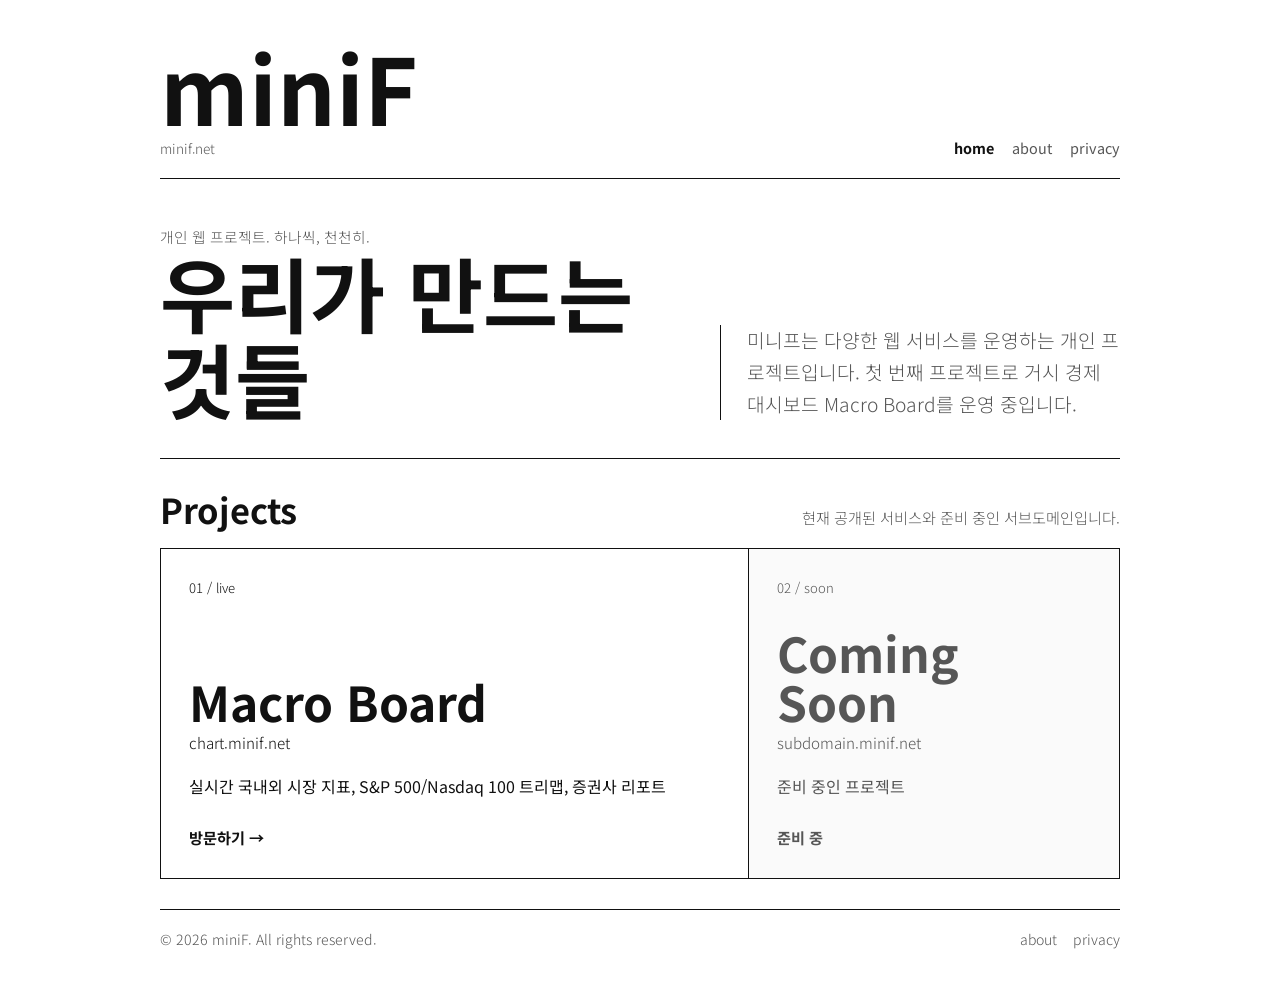
==== index.html @ b0dc4911 "Initial: miniF landing page" ====
<!doctype html>
<html lang="ko">
  <head>
    <meta charset="utf-8">
    <meta name="viewport" content="width=device-width, initial-scale=1">
    <meta name="description" content="miniF는 다양한 웹 서비스를 운영하는 개인 프로젝트입니다. 첫 번째 프로젝트 Macro Board를 운영 중입니다.">
    <title>miniF | 개인 웹 프로젝트</title>
    <link rel="preconnect" href="https://fonts.googleapis.com">
    <link rel="preconnect" href="https://fonts.gstatic.com" crossorigin>
    <link href="https://fonts.googleapis.com/css2?family=Noto+Sans+KR:wght@300;400;700&display=swap" rel="stylesheet">
    <link rel="stylesheet" href="./styles.css">
  </head>
  <body>
    <div class="site">
      <header class="site-header">
        <div class="topbar">
          <h1 class="logo">miniF</h1>
          <span class="domain">minif.net</span>
        </div>
        <nav class="nav" aria-label="주요 메뉴">
          <a href="./index.html" aria-current="page">home</a>
          <a href="./about.html">about</a>
          <a href="./privacy.html">privacy</a>
        </nav>
      </header>

      <main>
        <section class="intro" aria-labelledby="intro-title">
          <div>
            <p class="kicker">개인 웹 프로젝트. 하나씩, 천천히.</p>
            <h2 class="headline" id="intro-title">우리가 만드는 것들</h2>
          </div>
          <p class="lead">
            미니프는 다양한 웹 서비스를 운영하는 개인 프로젝트입니다. 첫 번째 프로젝트로 거시 경제 대시보드 Macro Board를 운영 중입니다.
          </p>
        </section>

        <section class="section" aria-labelledby="projects-title">
          <div class="section-header">
            <h2 class="section-title" id="projects-title">Projects</h2>
            <p class="section-note">현재 공개된 서비스와 준비 중인 서브도메인입니다.</p>
          </div>

          <div class="project-grid">
            <a class="project-card" href="https://chart.minif.net" aria-label="Macro Board 방문하기">
              <span class="card-number">01 / live</span>
              <div class="card-body">
                <h3 class="card-title">Macro Board</h3>
                <p class="card-domain">chart.minif.net</p>
                <p class="card-description">
                  실시간 국내외 시장 지표, S&amp;P 500/Nasdaq 100 트리맵, 증권사 리포트
                </p>
                <span class="card-action">방문하기 →</span>
              </div>
            </a>

            <article class="project-card is-disabled" aria-label="준비 중인 프로젝트">
              <span class="card-number">02 / soon</span>
              <div class="card-body">
                <h3 class="card-title">Coming Soon</h3>
                <p class="card-domain">subdomain.minif.net</p>
                <p class="card-description">준비 중인 프로젝트</p>
                <span class="card-action">준비 중</span>
              </div>
            </article>
          </div>
        </section>
      </main>

      <footer class="site-footer">
        <span>© 2026 miniF. All rights reserved.</span>
        <div class="footer-links">
          <a href="./about.html">about</a>
          <a href="./privacy.html">privacy</a>
        </div>
      </footer>
    </div>
  </body>
</html>
---- styles.css ----
:root {
  --paper: #ffffff;
  --ink: #111111;
  --muted: #565656;
  --line: #111111;
  --soft-line: #d8d8d8;
  --panel: #fafafa;
  --max: 960px;
}

* {
  box-sizing: border-box;
}

html {
  background: var(--paper);
  color: var(--ink);
  font-family: "Noto Sans KR", system-ui, -apple-system, BlinkMacSystemFont, "Segoe UI", sans-serif;
  font-size: 16px;
  line-height: 1.65;
}

body {
  margin: 0;
  min-width: 320px;
  background: var(--paper);
}

a {
  color: inherit;
  text-decoration: none;
}

a:hover {
  text-decoration: underline;
  text-underline-offset: 0.18em;
}

.site {
  width: min(100% - 32px, var(--max));
  margin: 0 auto;
  padding: 28px 0 40px;
}

.site-header {
  display: grid;
  gap: 18px;
  padding-bottom: 18px;
  border-bottom: 1px solid var(--line);
}

.topbar {
  display: flex;
  align-items: baseline;
  justify-content: space-between;
  gap: 16px;
}

.logo {
  margin: 0;
  font-size: clamp(2.4rem, 8vw, 5.75rem);
  font-weight: 700;
  letter-spacing: 0;
  line-height: 0.95;
}

.domain {
  color: var(--muted);
  font-size: 0.85rem;
  font-weight: 300;
  white-space: nowrap;
}

.nav {
  display: flex;
  flex-wrap: wrap;
  gap: 6px 18px;
  color: var(--muted);
  font-size: 0.9rem;
}

.nav a[aria-current="page"] {
  color: var(--ink);
  font-weight: 700;
}

.intro {
  display: grid;
  gap: 18px;
  padding: 34px 0 28px;
  border-bottom: 1px solid var(--line);
}

.kicker {
  margin: 0;
  color: var(--muted);
  font-size: 0.92rem;
  font-weight: 300;
}

.headline {
  max-width: 760px;
  margin: 0;
  font-size: clamp(2.1rem, 8vw, 5.1rem);
  font-weight: 700;
  letter-spacing: 0;
  line-height: 1.05;
}

.lead {
  max-width: 650px;
  margin: 0;
  color: var(--muted);
  font-size: clamp(1rem, 2vw, 1.2rem);
  font-weight: 300;
}

.section {
  padding: 30px 0;
  border-bottom: 1px solid var(--line);
}

.section-header {
  display: grid;
  grid-template-columns: 1fr;
  gap: 10px;
  margin-bottom: 18px;
}

.section-title {
  margin: 0;
  font-size: clamp(1.45rem, 4vw, 2.15rem);
  font-weight: 700;
  line-height: 1.18;
}

.section-note {
  margin: 0;
  color: var(--muted);
  font-size: 0.95rem;
  font-weight: 300;
}

.project-grid {
  display: grid;
  grid-template-columns: 1fr;
  border-top: 1px solid var(--line);
  border-left: 1px solid var(--line);
}

.project-card {
  display: grid;
  min-height: 260px;
  padding: 22px;
  border-right: 1px solid var(--line);
  border-bottom: 1px solid var(--line);
  background: var(--paper);
  transition: background-color 160ms ease, color 160ms ease;
}

.project-card:hover {
  background: var(--ink);
  color: var(--paper);
  text-decoration: none;
}

.project-card.is-disabled {
  color: var(--muted);
  background: var(--panel);
  pointer-events: none;
}

.card-number {
  align-self: start;
  color: currentColor;
  font-size: 0.82rem;
  font-weight: 300;
}

.card-body {
  align-self: end;
}

.card-title {
  margin: 0 0 4px;
  font-size: clamp(1.6rem, 7vw, 3rem);
  font-weight: 700;
  line-height: 1.02;
}

.card-domain {
  margin: 0 0 18px;
  color: currentColor;
  font-size: 0.95rem;
  font-weight: 300;
}

.card-description {
  max-width: 520px;
  margin: 0 0 24px;
  color: currentColor;
  font-size: 1rem;
}

.card-action {
  display: inline-block;
  font-size: 0.95rem;
  font-weight: 700;
}

.content-grid {
  display: grid;
  grid-template-columns: 1fr;
  border-top: 1px solid var(--line);
}

.content-block {
  padding: 24px 0;
  border-bottom: 1px solid var(--soft-line);
}

.content-block h2 {
  margin: 0 0 10px;
  font-size: clamp(1.25rem, 3vw, 1.7rem);
  line-height: 1.25;
}

.content-block p {
  max-width: 720px;
  margin: 0;
  color: var(--muted);
  font-weight: 300;
}

.definition-list {
  display: grid;
  gap: 14px;
  margin: 0;
}

.definition-list div {
  display: grid;
  gap: 4px;
  padding-bottom: 14px;
  border-bottom: 1px solid var(--soft-line);
}

.definition-list div:last-child {
  padding-bottom: 0;
  border-bottom: 0;
}

.definition-list dt {
  font-weight: 700;
}

.definition-list dd {
  margin: 0;
  color: var(--muted);
  font-weight: 300;
}

.site-footer {
  display: flex;
  flex-direction: column;
  gap: 10px;
  padding-top: 18px;
  color: var(--muted);
  font-size: 0.88rem;
  font-weight: 300;
}

.footer-links {
  display: flex;
  flex-wrap: wrap;
  gap: 8px 16px;
}

@media (min-width: 720px) {
  .site {
    width: min(100% - 56px, var(--max));
    padding-top: 42px;
    padding-bottom: 54px;
  }

  .site-header {
    grid-template-columns: 1fr auto;
    align-items: end;
  }

  .topbar {
    display: block;
  }

  .domain {
    display: block;
    margin-top: 8px;
  }

  .nav {
    justify-content: flex-end;
  }

  .intro {
    grid-template-columns: 1.15fr 0.85fr;
    align-items: end;
    padding: 46px 0 38px;
  }

  .lead {
    justify-self: end;
    padding-left: 26px;
    border-left: 1px solid var(--line);
  }

  .section-header {
    grid-template-columns: 1fr 1fr;
    align-items: end;
  }

  .section-note {
    justify-self: end;
    max-width: 360px;
    text-align: right;
  }

  .project-grid {
    grid-template-columns: minmax(0, 1.35fr) minmax(0, 0.85fr);
  }

  .project-card {
    min-height: 330px;
    padding: 28px;
  }

  .content-grid {
    grid-template-columns: 240px 1fr;
  }

  .content-block {
    display: grid;
    grid-template-columns: 240px 1fr;
    grid-column: 1 / -1;
    gap: 28px;
  }

  .content-block h2 {
    margin: 0;
    padding-right: 18px;
    border-right: 1px solid var(--line);
  }

  .site-footer {
    flex-direction: row;
    align-items: center;
    justify-content: space-between;
  }
}
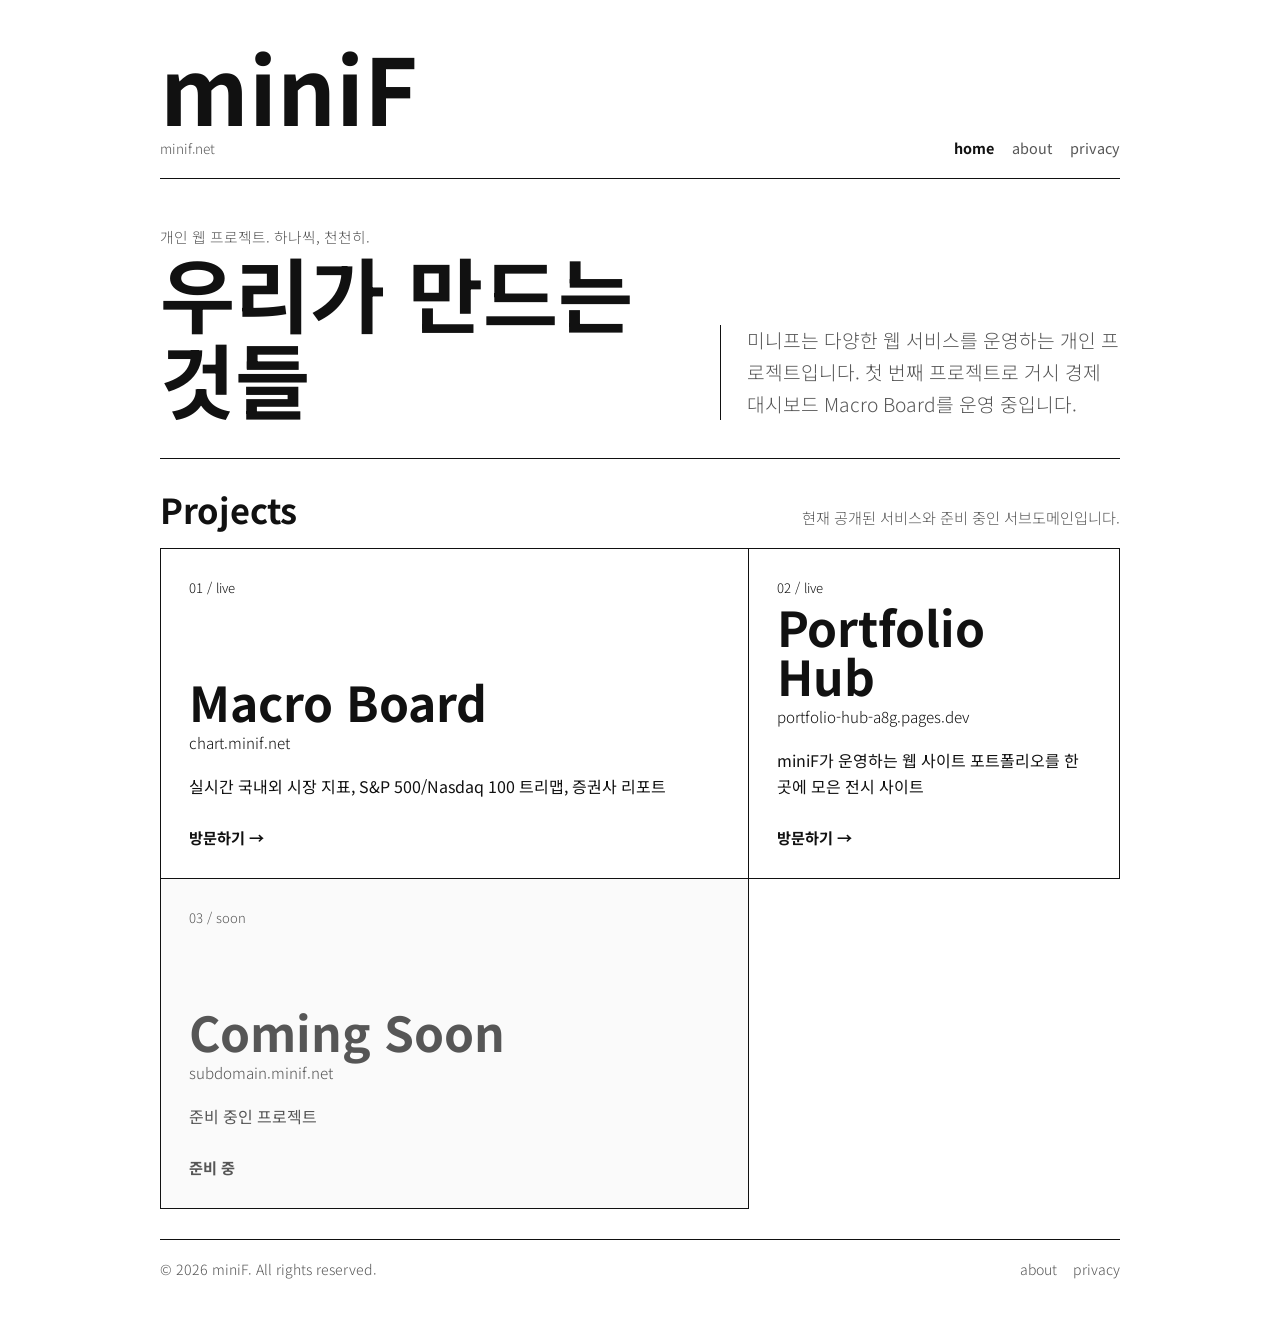
==== commit ece18dc2: "feat: Portfolio Hub 프로젝트 카드 추가 (portfolio-hub-a8g.pages.dev)" ====
--- a/index.html
+++ b/index.html
@@ -4,7 +4,9 @@
     <meta charset="utf-8">
     <meta name="viewport" content="width=device-width, initial-scale=1">
     <meta name="description" content="miniF는 다양한 웹 서비스를 운영하는 개인 프로젝트입니다. 첫 번째 프로젝트 Macro Board를 운영 중입니다.">
+    <meta name="google-adsense-account" content="ca-pub-9353405093450953">
     <title>miniF | 개인 웹 프로젝트</title>
+    <script async src="https://pagead2.googlesyndication.com/pagead/js/adsbygoogle.js?client=ca-pub-9353405093450953" crossorigin="anonymous"></script>
     <link rel="preconnect" href="https://fonts.googleapis.com">
     <link rel="preconnect" href="https://fonts.gstatic.com" crossorigin>
     <link href="https://fonts.googleapis.com/css2?family=Noto+Sans+KR:wght@300;400;700&display=swap" rel="stylesheet">
@@ -54,8 +56,20 @@
               </div>
             </a>
 
+            <a class="project-card" href="https://portfolio-hub-a8g.pages.dev" aria-label="Portfolio Hub 방문하기">
+              <span class="card-number">02 / live</span>
+              <div class="card-body">
+                <h3 class="card-title">Portfolio Hub</h3>
+                <p class="card-domain">portfolio-hub-a8g.pages.dev</p>
+                <p class="card-description">
+                  miniF가 운영하는 웹 사이트 포트폴리오를 한곳에 모은 전시 사이트
+                </p>
+                <span class="card-action">방문하기 →</span>
+              </div>
+            </a>
+
             <article class="project-card is-disabled" aria-label="준비 중인 프로젝트">
-              <span class="card-number">02 / soon</span>
+              <span class="card-number">03 / soon</span>
               <div class="card-body">
                 <h3 class="card-title">Coming Soon</h3>
                 <p class="card-domain">subdomain.minif.net</p>
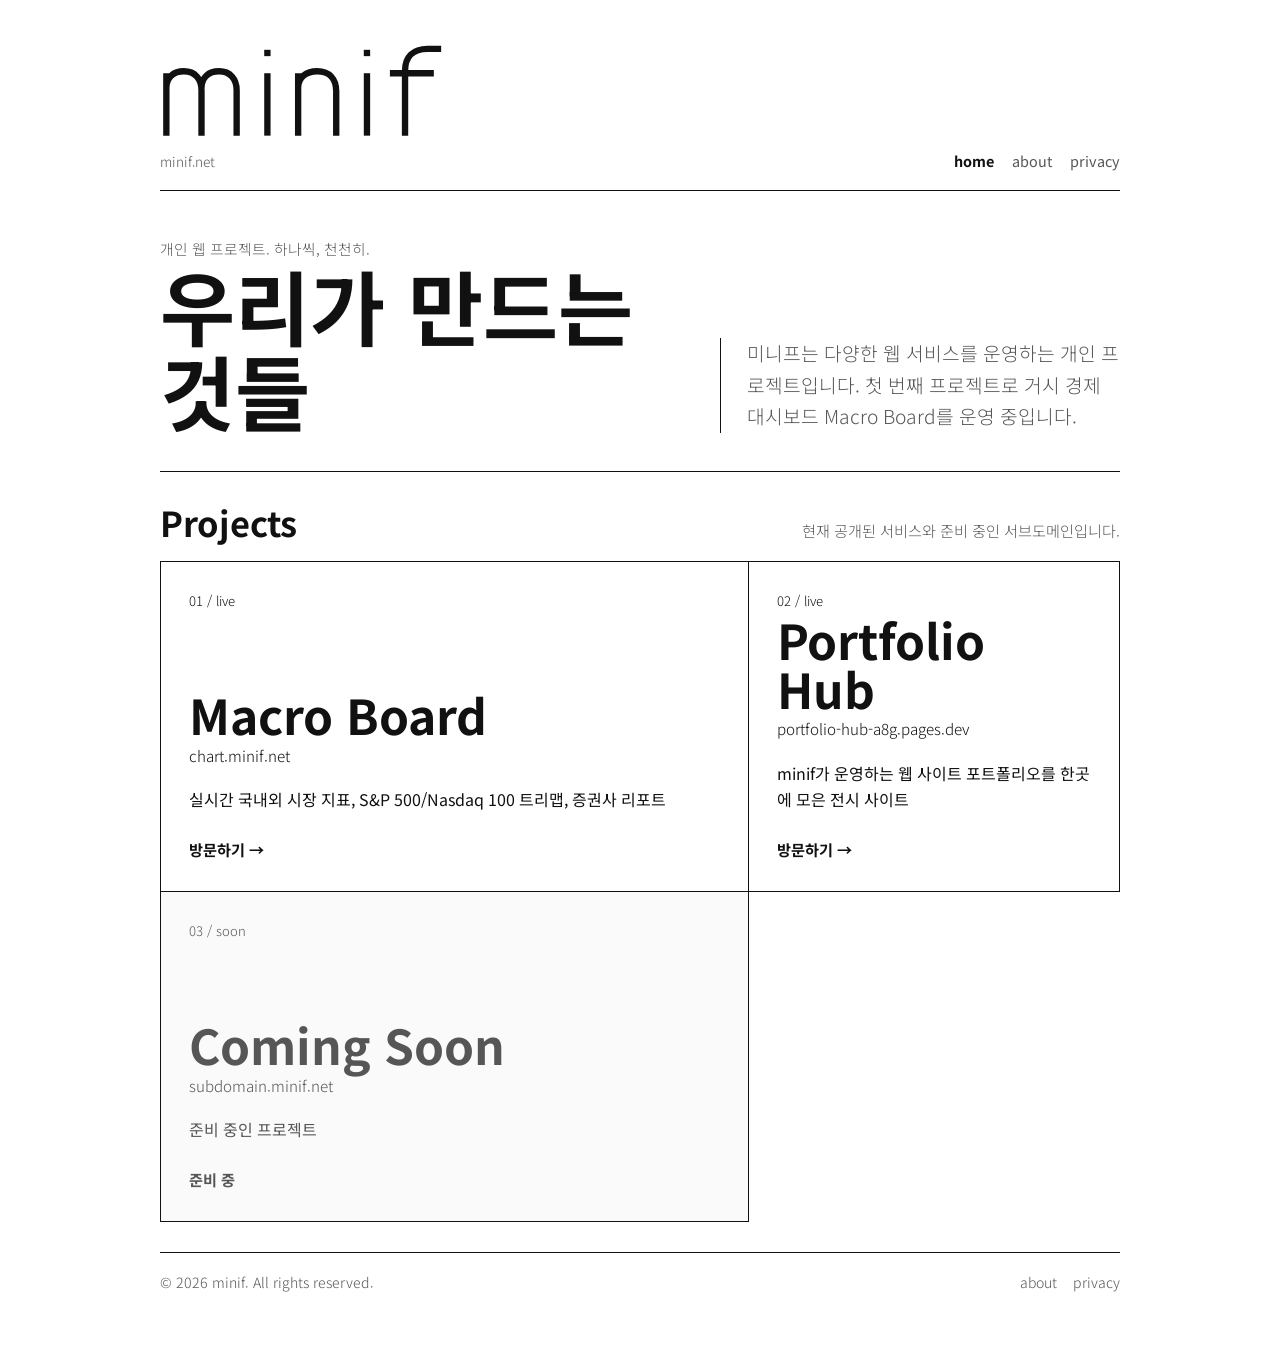
==== commit a9683703: "feat: add refined minif wordmark" ====
--- a/index.html
+++ b/index.html
@@ -3,9 +3,9 @@
   <head>
     <meta charset="utf-8">
     <meta name="viewport" content="width=device-width, initial-scale=1">
-    <meta name="description" content="miniF는 다양한 웹 서비스를 운영하는 개인 프로젝트입니다. 첫 번째 프로젝트 Macro Board를 운영 중입니다.">
+    <meta name="description" content="minif는 다양한 웹 서비스를 운영하는 개인 프로젝트입니다. 첫 번째 프로젝트 Macro Board를 운영 중입니다.">
     <meta name="google-adsense-account" content="ca-pub-9353405093450953">
-    <title>miniF | 개인 웹 프로젝트</title>
+    <title>minif | 개인 웹 프로젝트</title>
     <script async src="https://pagead2.googlesyndication.com/pagead/js/adsbygoogle.js?client=ca-pub-9353405093450953" crossorigin="anonymous"></script>
     <link rel="preconnect" href="https://fonts.googleapis.com">
     <link rel="preconnect" href="https://fonts.gstatic.com" crossorigin>
@@ -16,7 +16,11 @@
     <div class="site">
       <header class="site-header">
         <div class="topbar">
-          <h1 class="logo">miniF</h1>
+          <h1 class="logo">
+            <a class="logo-link" href="./index.html" aria-label="minif 홈">
+              <img class="logo-mark" src="./assets/minif-wordmark.svg" alt="minif">
+            </a>
+          </h1>
           <span class="domain">minif.net</span>
         </div>
         <nav class="nav" aria-label="주요 메뉴">
@@ -62,7 +66,7 @@
                 <h3 class="card-title">Portfolio Hub</h3>
                 <p class="card-domain">portfolio-hub-a8g.pages.dev</p>
                 <p class="card-description">
-                  miniF가 운영하는 웹 사이트 포트폴리오를 한곳에 모은 전시 사이트
+                  minif가 운영하는 웹 사이트 포트폴리오를 한곳에 모은 전시 사이트
                 </p>
                 <span class="card-action">방문하기 →</span>
               </div>
@@ -82,7 +86,7 @@
       </main>
 
       <footer class="site-footer">
-        <span>© 2026 miniF. All rights reserved.</span>
+        <span>© 2026 minif. All rights reserved.</span>
         <div class="footer-links">
           <a href="./about.html">about</a>
           <a href="./privacy.html">privacy</a>
--- a/styles.css
+++ b/styles.css
@@ -58,10 +58,21 @@
 
 .logo {
   margin: 0;
-  font-size: clamp(2.4rem, 8vw, 5.75rem);
-  font-weight: 700;
-  letter-spacing: 0;
-  line-height: 0.95;
+  line-height: 0;
+}
+
+.logo-link {
+  display: inline-block;
+}
+
+.logo-link:hover {
+  text-decoration: none;
+}
+
+.logo-mark {
+  display: block;
+  width: clamp(10.5rem, 29vw, 18rem);
+  height: auto;
 }
 
 .domain {
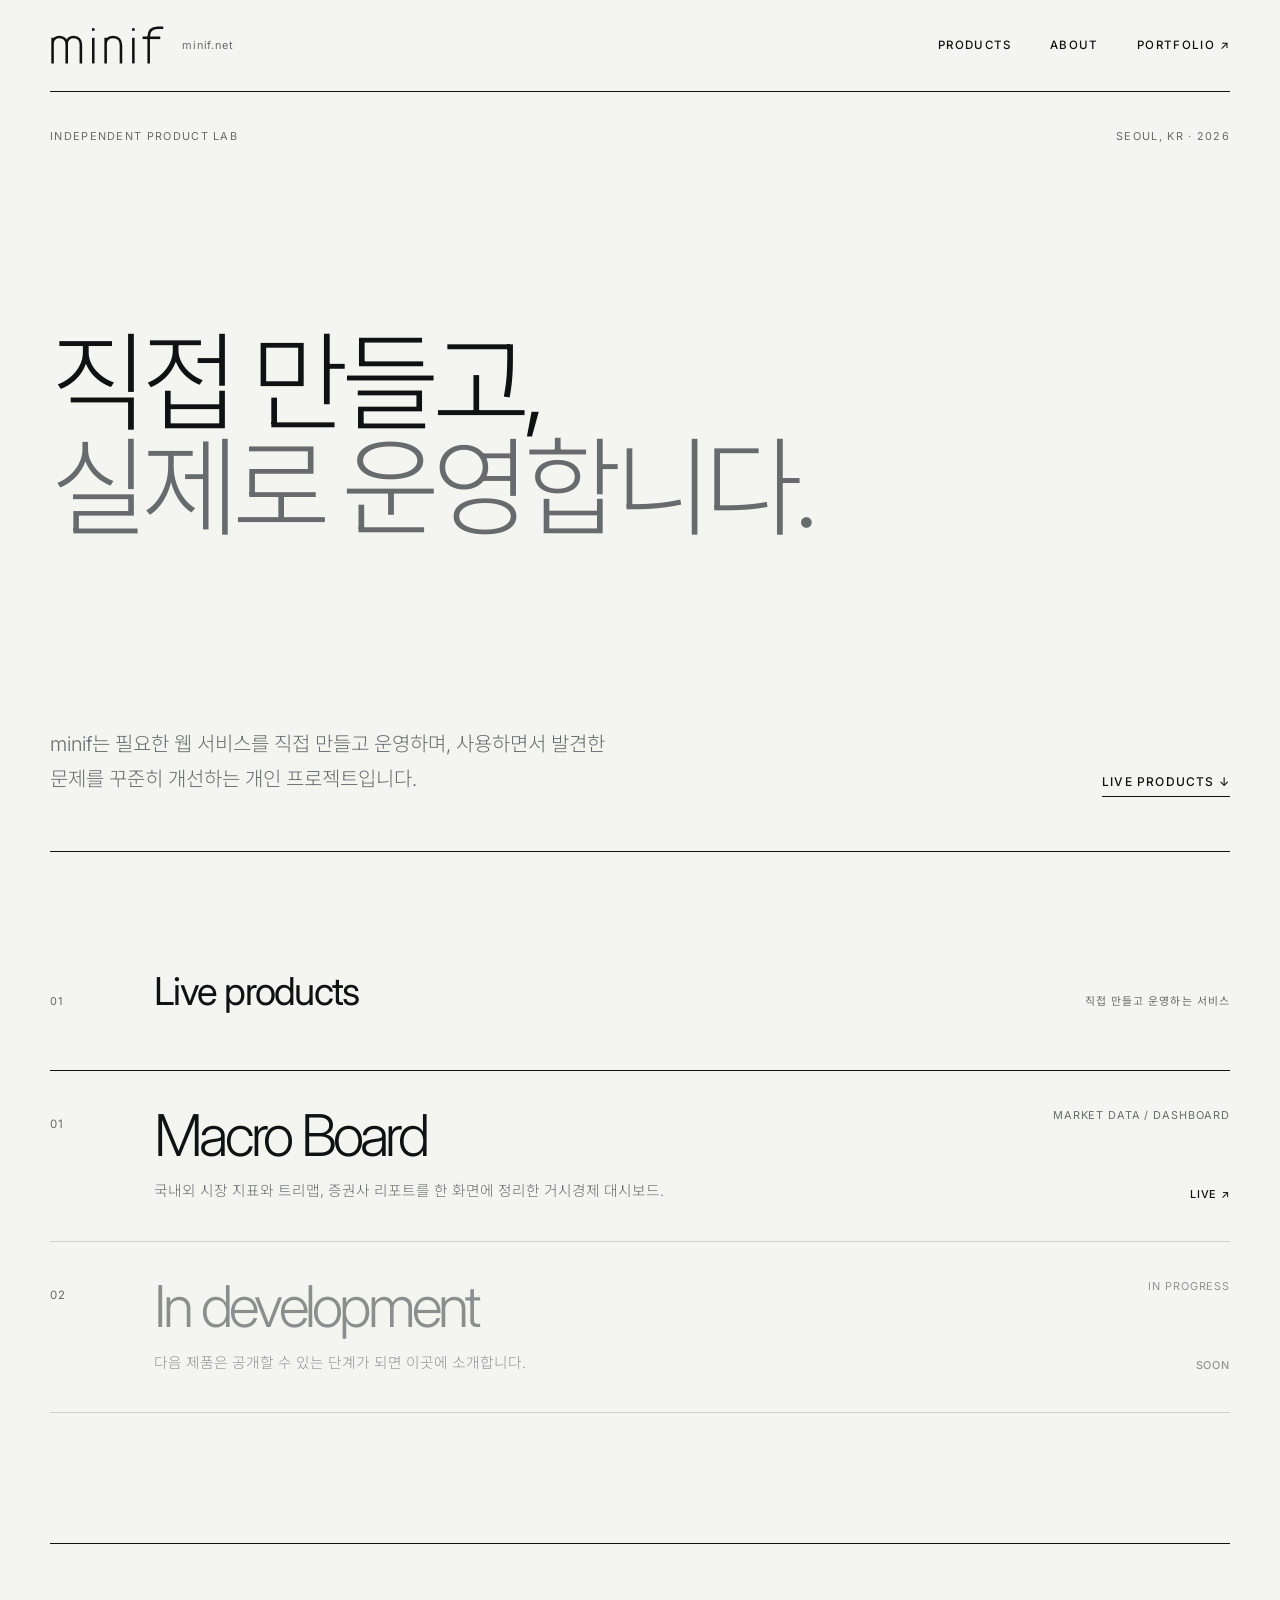
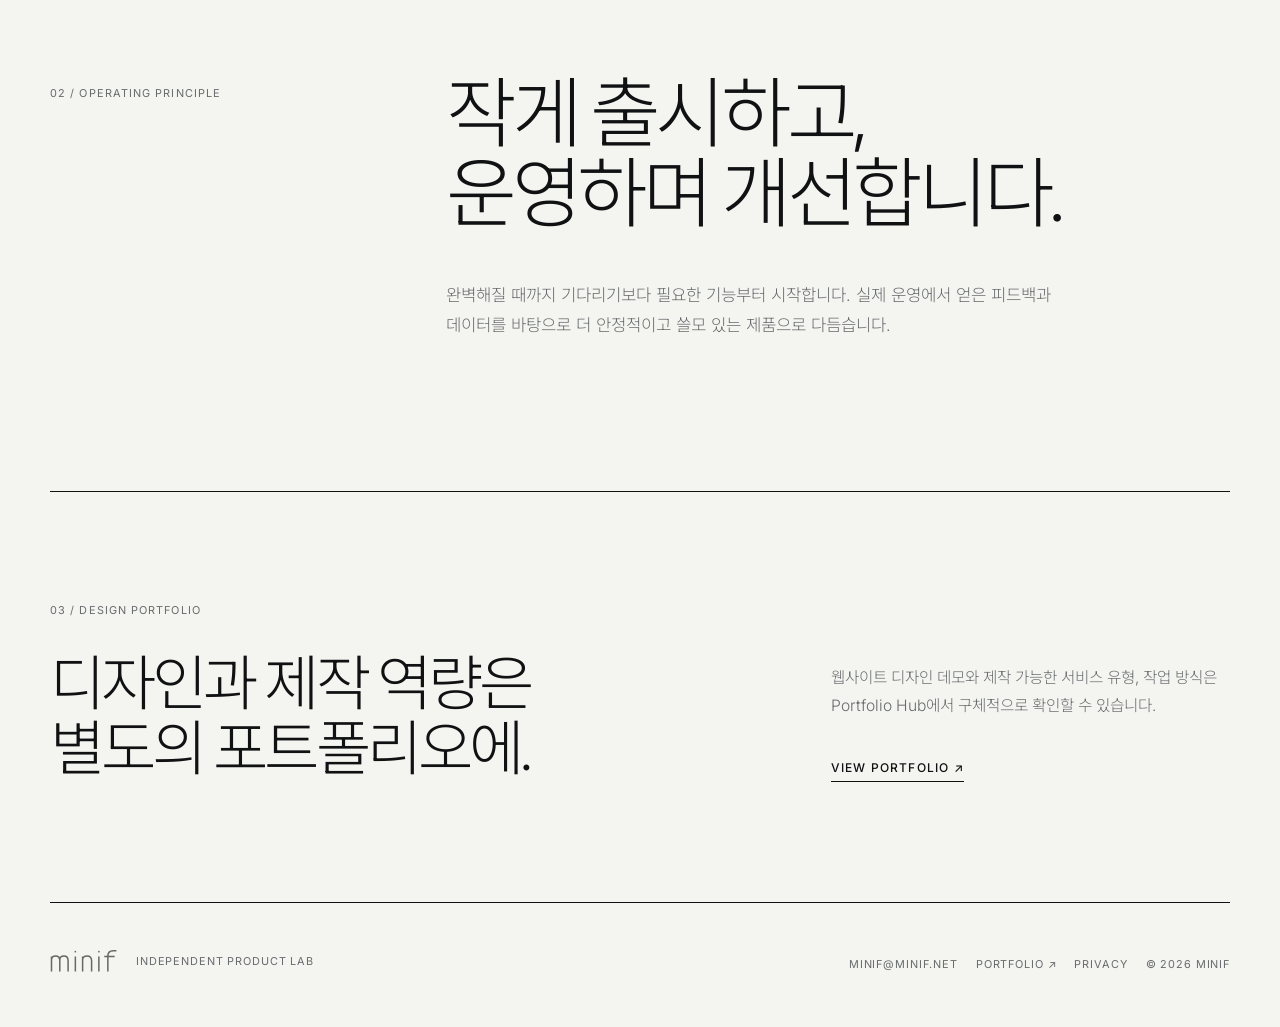
==== commit 2757913c: "feat: redesign minif product landing" ====
--- a/index.html
+++ b/index.html
@@ -3,93 +3,117 @@
   <head>
     <meta charset="utf-8">
     <meta name="viewport" content="width=device-width, initial-scale=1">
-    <meta name="description" content="minif는 다양한 웹 서비스를 운영하는 개인 프로젝트입니다. 첫 번째 프로젝트 Macro Board를 운영 중입니다.">
+    <meta name="description" content="minif는 필요한 웹 서비스를 직접 만들고 실제로 운영하며 꾸준히 개선하는 개인 프로젝트입니다.">
     <meta name="google-adsense-account" content="ca-pub-9353405093450953">
-    <title>minif | 개인 웹 프로젝트</title>
+    <title>minif — Independent Product Lab</title>
+    <link rel="icon" href="./assets/minif-favicon.svg" type="image/svg+xml">
     <script async src="https://pagead2.googlesyndication.com/pagead/js/adsbygoogle.js?client=ca-pub-9353405093450953" crossorigin="anonymous"></script>
     <link rel="preconnect" href="https://fonts.googleapis.com">
     <link rel="preconnect" href="https://fonts.gstatic.com" crossorigin>
-    <link href="https://fonts.googleapis.com/css2?family=Noto+Sans+KR:wght@300;400;700&display=swap" rel="stylesheet">
+    <link href="https://fonts.googleapis.com/css2?family=Inter:wght@300;400;500;600&amp;family=Noto+Sans+KR:wght@300;400;500;600&amp;display=swap" rel="stylesheet">
     <link rel="stylesheet" href="./styles.css">
   </head>
   <body>
-    <div class="site">
+    <div class="site-shell">
       <header class="site-header">
-        <div class="topbar">
-          <h1 class="logo">
-            <a class="logo-link" href="./index.html" aria-label="minif 홈">
-              <img class="logo-mark" src="./assets/minif-wordmark.svg" alt="minif">
-            </a>
-          </h1>
-          <span class="domain">minif.net</span>
-        </div>
+        <a class="brand" href="./index.html" aria-label="minif 홈">
+          <img class="brand-mark" src="./assets/minif-wordmark.svg" alt="minif">
+          <span class="brand-domain">minif.net</span>
+        </a>
+
         <nav class="nav" aria-label="주요 메뉴">
-          <a href="./index.html" aria-current="page">home</a>
-          <a href="./about.html">about</a>
-          <a href="./privacy.html">privacy</a>
+          <a href="#products">Products</a>
+          <a href="./about.html">About</a>
+          <a href="https://portfolio-hub-a8g.pages.dev" target="_blank" rel="noopener">Portfolio ↗</a>
         </nav>
       </header>
 
       <main>
-        <section class="intro" aria-labelledby="intro-title">
-          <div>
-            <p class="kicker">개인 웹 프로젝트. 하나씩, 천천히.</p>
-            <h2 class="headline" id="intro-title">우리가 만드는 것들</h2>
+        <section class="hero" aria-labelledby="hero-title">
+          <div class="hero-meta" aria-hidden="true">
+            <span>Independent product lab</span>
+            <span>Seoul, KR · 2026</span>
           </div>
-          <p class="lead">
-            미니프는 다양한 웹 서비스를 운영하는 개인 프로젝트입니다. 첫 번째 프로젝트로 거시 경제 대시보드 Macro Board를 운영 중입니다.
-          </p>
+
+          <h1 class="hero-title" id="hero-title">
+            직접 만들고,<br>
+            <span>실제로 운영합니다.</span>
+          </h1>
+
+          <div class="hero-foot">
+            <p class="hero-description">
+              minif는 필요한 웹 서비스를 직접 만들고 운영하며, 사용하면서 발견한 문제를 꾸준히 개선하는 개인 프로젝트입니다.
+            </p>
+            <a class="text-link" href="#products">Live products <span aria-hidden="true">↓</span></a>
+          </div>
         </section>
 
-        <section class="section" aria-labelledby="projects-title">
-          <div class="section-header">
-            <h2 class="section-title" id="projects-title">Projects</h2>
-            <p class="section-note">현재 공개된 서비스와 준비 중인 서브도메인입니다.</p>
+        <section class="work" id="products" aria-labelledby="work-title">
+          <div class="section-heading">
+            <p class="section-index">01</p>
+            <h2 id="work-title">Live products</h2>
+            <p>직접 만들고 운영하는 서비스</p>
           </div>
 
-          <div class="project-grid">
-            <a class="project-card" href="https://chart.minif.net" aria-label="Macro Board 방문하기">
-              <span class="card-number">01 / live</span>
-              <div class="card-body">
-                <h3 class="card-title">Macro Board</h3>
-                <p class="card-domain">chart.minif.net</p>
-                <p class="card-description">
-                  실시간 국내외 시장 지표, S&amp;P 500/Nasdaq 100 트리맵, 증권사 리포트
-                </p>
-                <span class="card-action">방문하기 →</span>
+          <div class="project-list">
+            <a class="project-row" href="https://chart.minif.net" aria-label="Macro Board 방문하기">
+              <span class="project-number">01</span>
+              <div class="project-main">
+                <h3>Macro Board</h3>
+                <p>국내외 시장 지표와 트리맵, 증권사 리포트를 한 화면에 정리한 거시경제 대시보드.</p>
+              </div>
+              <div class="project-meta">
+                <span>Market data / Dashboard</span>
+                <span class="project-status">Live ↗</span>
               </div>
             </a>
 
-            <a class="project-card" href="https://portfolio-hub-a8g.pages.dev" aria-label="Portfolio Hub 방문하기">
-              <span class="card-number">02 / live</span>
-              <div class="card-body">
-                <h3 class="card-title">Portfolio Hub</h3>
-                <p class="card-domain">portfolio-hub-a8g.pages.dev</p>
-                <p class="card-description">
-                  minif가 운영하는 웹 사이트 포트폴리오를 한곳에 모은 전시 사이트
-                </p>
-                <span class="card-action">방문하기 →</span>
+            <article class="project-row is-muted" aria-label="개발 중인 프로젝트">
+              <span class="project-number">02</span>
+              <div class="project-main">
+                <h3>In development</h3>
+                <p>다음 제품은 공개할 수 있는 단계가 되면 이곳에 소개합니다.</p>
               </div>
-            </a>
-
-            <article class="project-card is-disabled" aria-label="준비 중인 프로젝트">
-              <span class="card-number">03 / soon</span>
-              <div class="card-body">
-                <h3 class="card-title">Coming Soon</h3>
-                <p class="card-domain">subdomain.minif.net</p>
-                <p class="card-description">준비 중인 프로젝트</p>
-                <span class="card-action">준비 중</span>
+              <div class="project-meta">
+                <span>In progress</span>
+                <span class="project-status">Soon</span>
               </div>
             </article>
+          </div>
+        </section>
+
+        <section class="statement" aria-labelledby="statement-title">
+          <p class="section-index">02 / Operating principle</p>
+          <div>
+            <h2 id="statement-title">작게 출시하고,<br>운영하며 개선합니다.</h2>
+            <p>
+              완벽해질 때까지 기다리기보다 필요한 기능부터 시작합니다. 실제 운영에서 얻은 피드백과 데이터를 바탕으로 더 안정적이고 쓸모 있는 제품으로 다듬습니다.
+            </p>
+          </div>
+        </section>
+
+        <section class="portfolio-bridge" aria-labelledby="portfolio-title">
+          <div>
+            <p class="section-index">03 / Design portfolio</p>
+            <h2 id="portfolio-title">디자인과 제작 역량은<br>별도의 포트폴리오에.</h2>
+          </div>
+          <div>
+            <p>웹사이트 디자인 데모와 제작 가능한 서비스 유형, 작업 방식은 Portfolio Hub에서 구체적으로 확인할 수 있습니다.</p>
+            <a class="text-link" href="https://portfolio-hub-a8g.pages.dev" target="_blank" rel="noopener">View portfolio <span aria-hidden="true">↗</span></a>
           </div>
         </section>
       </main>
 
       <footer class="site-footer">
-        <span>© 2026 minif. All rights reserved.</span>
-        <div class="footer-links">
-          <a href="./about.html">about</a>
-          <a href="./privacy.html">privacy</a>
+        <div>
+          <img class="footer-mark" src="./assets/minif-wordmark.svg" alt="">
+          <span>Independent product lab</span>
+        </div>
+        <div class="footer-meta">
+          <a href="mailto:minif@minif.net">minif@minif.net</a>
+          <a href="https://portfolio-hub-a8g.pages.dev" target="_blank" rel="noopener">Portfolio ↗</a>
+          <a href="./privacy.html">Privacy</a>
+          <span>© 2026 minif</span>
         </div>
       </footer>
     </div>
--- a/styles.css
+++ b/styles.css
@@ -1,11 +1,10 @@
 :root {
-  --paper: #ffffff;
-  --ink: #111111;
-  --muted: #565656;
-  --line: #111111;
-  --soft-line: #d8d8d8;
-  --panel: #fafafa;
-  --max: 960px;
+  --paper: #f4f4f0;
+  --ink: #101112;
+  --muted: #686b6d;
+  --line: #cfd0ca;
+  --hover: #e9e9e4;
+  --max: 1180px;
 }
 
 * {
@@ -13,16 +12,18 @@
 }
 
 html {
+  scroll-behavior: smooth;
   background: var(--paper);
   color: var(--ink);
-  font-family: "Noto Sans KR", system-ui, -apple-system, BlinkMacSystemFont, "Segoe UI", sans-serif;
+  font-family: "Inter", "Noto Sans KR", system-ui, sans-serif;
   font-size: 16px;
-  line-height: 1.65;
+  line-height: 1.55;
+  word-break: keep-all;
 }
 
 body {
-  margin: 0;
   min-width: 320px;
+  margin: 0;
   background: var(--paper);
 }
 
@@ -31,339 +32,565 @@
   text-decoration: none;
 }
 
-a:hover {
-  text-decoration: underline;
-  text-underline-offset: 0.18em;
-}
-
-.site {
-  width: min(100% - 32px, var(--max));
+img {
+  max-width: 100%;
+}
+
+.site-shell {
+  width: min(calc(100% - 40px), var(--max));
   margin: 0 auto;
-  padding: 28px 0 40px;
 }
 
 .site-header {
-  display: grid;
+  display: flex;
+  align-items: center;
+  justify-content: space-between;
+  min-height: 92px;
+  border-bottom: 1px solid var(--ink);
+}
+
+.brand {
+  display: inline-flex;
+  align-items: center;
+  gap: 16px;
+}
+
+.brand-mark {
+  display: block;
+  width: 116px;
+  height: auto;
+}
+
+.brand-domain {
+  color: var(--muted);
+  font-size: 0.68rem;
+  font-weight: 400;
+  letter-spacing: 0.08em;
+}
+
+.nav {
+  display: flex;
+  align-items: center;
+  gap: clamp(18px, 3vw, 38px);
+  font-size: 0.72rem;
+  font-weight: 500;
+  letter-spacing: 0.12em;
+  text-transform: uppercase;
+}
+
+.nav a {
+  position: relative;
+  padding: 8px 0;
+}
+
+.nav a::after {
+  position: absolute;
+  right: 0;
+  bottom: 2px;
+  left: 0;
+  height: 1px;
+  background: currentColor;
+  content: "";
+  opacity: 0;
+  transform: scaleX(0);
+  transform-origin: right;
+  transition: opacity 180ms ease, transform 180ms ease;
+}
+
+.nav a:hover::after,
+.nav a[aria-current="page"]::after {
+  opacity: 1;
+  transform: scaleX(1);
+  transform-origin: left;
+}
+
+.hero {
+  display: flex;
+  flex-direction: column;
+  justify-content: space-between;
+  min-height: min(760px, calc(100vh - 92px));
+  padding: 36px 0 54px;
+  border-bottom: 1px solid var(--ink);
+}
+
+.hero-meta {
+  display: flex;
+  justify-content: space-between;
+  color: var(--muted);
+  font-size: 0.68rem;
+  font-weight: 400;
+  letter-spacing: 0.12em;
+  text-transform: uppercase;
+}
+
+.hero-title {
+  margin: 80px 0;
+  font-size: clamp(3.35rem, 8.4vw, 7.4rem);
+  font-weight: 300;
+  letter-spacing: -0.075em;
+  line-height: 0.98;
+}
+
+.hero-title span {
+  color: var(--muted);
+}
+
+.hero-foot {
+  display: grid;
+  grid-template-columns: minmax(0, 1fr) auto;
+  align-items: end;
+  gap: 40px;
+}
+
+.hero-description {
+  max-width: 560px;
+  margin: 0;
+  color: var(--muted);
+  font-size: clamp(1rem, 1.65vw, 1.25rem);
+  font-weight: 300;
+  line-height: 1.75;
+}
+
+.text-link,
+.inline-link {
+  border-bottom: 1px solid currentColor;
+}
+
+.text-link {
+  padding-bottom: 4px;
+  font-size: 0.75rem;
+  font-weight: 500;
+  letter-spacing: 0.1em;
+  text-transform: uppercase;
+}
+
+.work,
+.information {
+  padding: 110px 0 130px;
+  border-bottom: 1px solid var(--ink);
+}
+
+.section-heading {
+  display: grid;
+  grid-template-columns: 80px 1fr auto;
+  align-items: baseline;
+  gap: 24px;
+  margin-bottom: 48px;
+}
+
+.section-heading h2,
+.section-heading p {
+  margin: 0;
+}
+
+.section-heading h2 {
+  font-size: clamp(1.75rem, 3vw, 2.6rem);
+  font-weight: 400;
+  letter-spacing: -0.045em;
+}
+
+.section-heading > p:last-child,
+.section-index,
+.item-number {
+  color: var(--muted);
+  font-size: 0.68rem;
+  font-weight: 400;
+  letter-spacing: 0.1em;
+  text-transform: uppercase;
+}
+
+.project-list,
+.information-list {
+  border-top: 1px solid var(--ink);
+}
+
+.project-row {
+  display: grid;
+  grid-template-columns: 80px minmax(0, 1fr) 220px;
+  gap: 24px;
+  padding: 36px 0 38px;
+  border-bottom: 1px solid var(--line);
+  transition: background-color 180ms ease, padding 180ms ease;
+}
+
+a.project-row:hover {
+  padding-right: 18px;
+  padding-left: 18px;
+  background: var(--hover);
+}
+
+.project-number {
+  padding-top: 9px;
+  color: var(--muted);
+  font-size: 0.72rem;
+  letter-spacing: 0.1em;
+}
+
+.project-main h3 {
+  margin: 0 0 16px;
+  font-size: clamp(2rem, 4.5vw, 4rem);
+  font-weight: 300;
+  letter-spacing: -0.065em;
+  line-height: 1;
+}
+
+.project-main p {
+  max-width: 580px;
+  margin: 0;
+  color: var(--muted);
+  font-size: 0.92rem;
+  font-weight: 300;
+}
+
+.project-meta {
+  display: flex;
+  flex-direction: column;
+  align-items: flex-end;
+  justify-content: space-between;
+  gap: 28px;
+  color: var(--muted);
+  font-size: 0.68rem;
+  letter-spacing: 0.08em;
+  text-align: right;
+  text-transform: uppercase;
+}
+
+.project-status {
+  color: var(--ink);
+  font-weight: 500;
+}
+
+.project-row.is-muted {
+  color: #8c8e8d;
+}
+
+.project-row.is-muted .project-main p,
+.project-row.is-muted .project-meta,
+.project-row.is-muted .project-status {
+  color: #929491;
+}
+
+.statement {
+  display: grid;
+  grid-template-columns: minmax(180px, 0.6fr) 1.4fr;
+  gap: 60px;
+  padding: 130px 0 150px;
+  border-bottom: 1px solid var(--ink);
+}
+
+.portfolio-bridge {
+  display: grid;
+  grid-template-columns: 1.25fr 0.75fr;
+  gap: clamp(48px, 9vw, 120px);
+  padding: 110px 0 120px;
+  border-bottom: 1px solid var(--ink);
+}
+
+.portfolio-bridge p,
+.portfolio-bridge h2 {
+  margin: 0;
+}
+
+.portfolio-bridge h2 {
+  margin-top: 34px;
+  font-size: clamp(2.2rem, 4.7vw, 4.5rem);
+  font-weight: 300;
+  letter-spacing: -0.065em;
+  line-height: 1.08;
+}
+
+.portfolio-bridge > div:last-child {
+  display: flex;
+  flex-direction: column;
+  align-items: flex-start;
+  justify-content: flex-end;
+  gap: 38px;
+}
+
+.portfolio-bridge > div:last-child > p {
+  color: var(--muted);
+  font-size: 0.98rem;
+  font-weight: 300;
+  line-height: 1.8;
+}
+
+.statement > p {
+  margin: 11px 0 0;
+}
+
+.statement h2 {
+  margin: 0 0 46px;
+  font-size: clamp(2.7rem, 6vw, 5.5rem);
+  font-weight: 300;
+  letter-spacing: -0.07em;
+  line-height: 1.04;
+}
+
+.statement div > p {
+  max-width: 620px;
+  margin: 0;
+  color: var(--muted);
+  font-size: 1.05rem;
+  font-weight: 300;
+  line-height: 1.8;
+}
+
+.page-hero {
+  display: grid;
+  grid-template-columns: 180px minmax(0, 1fr);
+  gap: 32px 60px;
+  padding: 120px 0 110px;
+  border-bottom: 1px solid var(--ink);
+}
+
+.page-kicker {
+  margin: 12px 0 0;
+  color: var(--muted);
+  font-size: 0.68rem;
+  letter-spacing: 0.12em;
+  text-transform: uppercase;
+}
+
+.page-hero h1 {
+  margin: 0;
+  font-size: clamp(3.5rem, 8vw, 7rem);
+  font-weight: 300;
+  letter-spacing: -0.075em;
+  line-height: 1;
+}
+
+.page-hero > p:last-child {
+  grid-column: 2;
+  max-width: 650px;
+  margin: 24px 0 0;
+  color: var(--muted);
+  font-size: 1.1rem;
+  font-weight: 300;
+  line-height: 1.8;
+}
+
+.information-list article {
+  display: grid;
+  grid-template-columns: 80px minmax(180px, 0.6fr) minmax(0, 1.4fr);
+  gap: 24px;
+  padding: 34px 0 38px;
+  border-bottom: 1px solid var(--line);
+}
+
+.information-list p,
+.information-list h3 {
+  margin: 0;
+}
+
+.information-list h3 {
+  font-size: 1.35rem;
+  font-weight: 400;
+  letter-spacing: -0.035em;
+}
+
+.information-list article > p:last-child {
+  max-width: 670px;
+  color: var(--muted);
+  font-size: 0.95rem;
+  font-weight: 300;
+  line-height: 1.75;
+}
+
+.site-footer {
+  display: flex;
+  align-items: flex-end;
+  justify-content: space-between;
+  gap: 40px;
+  padding: 46px 0 54px;
+  color: var(--muted);
+  font-size: 0.68rem;
+  letter-spacing: 0.08em;
+  text-transform: uppercase;
+}
+
+.site-footer > div {
+  display: flex;
+  align-items: center;
   gap: 18px;
-  padding-bottom: 18px;
-  border-bottom: 1px solid var(--line);
-}
-
-.topbar {
-  display: flex;
-  align-items: baseline;
-  justify-content: space-between;
-  gap: 16px;
-}
-
-.logo {
-  margin: 0;
-  line-height: 0;
-}
-
-.logo-link {
-  display: inline-block;
-}
-
-.logo-link:hover {
-  text-decoration: none;
-}
-
-.logo-mark {
-  display: block;
-  width: clamp(10.5rem, 29vw, 18rem);
+}
+
+.footer-mark {
+  width: 68px;
   height: auto;
-}
-
-.domain {
-  color: var(--muted);
-  font-size: 0.85rem;
-  font-weight: 300;
-  white-space: nowrap;
-}
-
-.nav {
-  display: flex;
-  flex-wrap: wrap;
-  gap: 6px 18px;
-  color: var(--muted);
-  font-size: 0.9rem;
-}
-
-.nav a[aria-current="page"] {
+  opacity: 0.62;
+}
+
+.footer-meta {
+  justify-content: flex-end;
+}
+
+.footer-meta a:hover,
+.inline-link:hover {
   color: var(--ink);
-  font-weight: 700;
-}
-
-.intro {
-  display: grid;
-  gap: 18px;
-  padding: 34px 0 28px;
-  border-bottom: 1px solid var(--line);
-}
-
-.kicker {
-  margin: 0;
-  color: var(--muted);
-  font-size: 0.92rem;
-  font-weight: 300;
-}
-
-.headline {
-  max-width: 760px;
-  margin: 0;
-  font-size: clamp(2.1rem, 8vw, 5.1rem);
-  font-weight: 700;
-  letter-spacing: 0;
-  line-height: 1.05;
-}
-
-.lead {
-  max-width: 650px;
-  margin: 0;
-  color: var(--muted);
-  font-size: clamp(1rem, 2vw, 1.2rem);
-  font-weight: 300;
-}
-
-.section {
-  padding: 30px 0;
-  border-bottom: 1px solid var(--line);
-}
-
-.section-header {
-  display: grid;
-  grid-template-columns: 1fr;
-  gap: 10px;
-  margin-bottom: 18px;
-}
-
-.section-title {
-  margin: 0;
-  font-size: clamp(1.45rem, 4vw, 2.15rem);
-  font-weight: 700;
-  line-height: 1.18;
-}
-
-.section-note {
-  margin: 0;
-  color: var(--muted);
-  font-size: 0.95rem;
-  font-weight: 300;
-}
-
-.project-grid {
-  display: grid;
-  grid-template-columns: 1fr;
-  border-top: 1px solid var(--line);
-  border-left: 1px solid var(--line);
-}
-
-.project-card {
-  display: grid;
-  min-height: 260px;
-  padding: 22px;
-  border-right: 1px solid var(--line);
-  border-bottom: 1px solid var(--line);
-  background: var(--paper);
-  transition: background-color 160ms ease, color 160ms ease;
-}
-
-.project-card:hover {
-  background: var(--ink);
-  color: var(--paper);
-  text-decoration: none;
-}
-
-.project-card.is-disabled {
-  color: var(--muted);
-  background: var(--panel);
-  pointer-events: none;
-}
-
-.card-number {
-  align-self: start;
-  color: currentColor;
-  font-size: 0.82rem;
-  font-weight: 300;
-}
-
-.card-body {
-  align-self: end;
-}
-
-.card-title {
-  margin: 0 0 4px;
-  font-size: clamp(1.6rem, 7vw, 3rem);
-  font-weight: 700;
-  line-height: 1.02;
-}
-
-.card-domain {
-  margin: 0 0 18px;
-  color: currentColor;
-  font-size: 0.95rem;
-  font-weight: 300;
-}
-
-.card-description {
-  max-width: 520px;
-  margin: 0 0 24px;
-  color: currentColor;
-  font-size: 1rem;
-}
-
-.card-action {
-  display: inline-block;
-  font-size: 0.95rem;
-  font-weight: 700;
-}
-
-.content-grid {
-  display: grid;
-  grid-template-columns: 1fr;
-  border-top: 1px solid var(--line);
-}
-
-.content-block {
-  padding: 24px 0;
-  border-bottom: 1px solid var(--soft-line);
-}
-
-.content-block h2 {
-  margin: 0 0 10px;
-  font-size: clamp(1.25rem, 3vw, 1.7rem);
-  line-height: 1.25;
-}
-
-.content-block p {
-  max-width: 720px;
-  margin: 0;
-  color: var(--muted);
-  font-weight: 300;
-}
-
-.definition-list {
-  display: grid;
-  gap: 14px;
-  margin: 0;
-}
-
-.definition-list div {
-  display: grid;
-  gap: 4px;
-  padding-bottom: 14px;
-  border-bottom: 1px solid var(--soft-line);
-}
-
-.definition-list div:last-child {
-  padding-bottom: 0;
-  border-bottom: 0;
-}
-
-.definition-list dt {
-  font-weight: 700;
-}
-
-.definition-list dd {
-  margin: 0;
-  color: var(--muted);
-  font-weight: 300;
-}
-
-.site-footer {
-  display: flex;
-  flex-direction: column;
-  gap: 10px;
-  padding-top: 18px;
-  color: var(--muted);
-  font-size: 0.88rem;
-  font-weight: 300;
-}
-
-.footer-links {
-  display: flex;
-  flex-wrap: wrap;
-  gap: 8px 16px;
-}
-
-@media (min-width: 720px) {
-  .site {
-    width: min(100% - 56px, var(--max));
-    padding-top: 42px;
-    padding-bottom: 54px;
+}
+
+@media (max-width: 760px) {
+  .site-shell {
+    width: min(calc(100% - 28px), var(--max));
   }
 
   .site-header {
-    grid-template-columns: 1fr auto;
-    align-items: end;
-  }
-
-  .topbar {
-    display: block;
-  }
-
-  .domain {
-    display: block;
-    margin-top: 8px;
+    min-height: 78px;
+  }
+
+  .brand {
+    gap: 10px;
+  }
+
+  .brand-mark {
+    width: 88px;
+  }
+
+  .brand-domain {
+    display: none;
   }
 
   .nav {
-    justify-content: flex-end;
-  }
-
-  .intro {
-    grid-template-columns: 1.15fr 0.85fr;
-    align-items: end;
-    padding: 46px 0 38px;
-  }
-
-  .lead {
-    justify-self: end;
-    padding-left: 26px;
-    border-left: 1px solid var(--line);
-  }
-
-  .section-header {
-    grid-template-columns: 1fr 1fr;
-    align-items: end;
-  }
-
-  .section-note {
-    justify-self: end;
-    max-width: 360px;
-    text-align: right;
-  }
-
-  .project-grid {
-    grid-template-columns: minmax(0, 1.35fr) minmax(0, 0.85fr);
-  }
-
-  .project-card {
-    min-height: 330px;
-    padding: 28px;
-  }
-
-  .content-grid {
-    grid-template-columns: 240px 1fr;
-  }
-
-  .content-block {
-    display: grid;
-    grid-template-columns: 240px 1fr;
-    grid-column: 1 / -1;
-    gap: 28px;
-  }
-
-  .content-block h2 {
-    margin: 0;
-    padding-right: 18px;
-    border-right: 1px solid var(--line);
-  }
-
-  .site-footer {
+    gap: 14px;
+    font-size: 0.62rem;
+  }
+
+  .hero {
+    min-height: calc(100svh - 78px);
+    padding: 24px 0 32px;
+  }
+
+  .hero-meta span:last-child {
+    display: none;
+  }
+
+  .hero-title {
+    margin: 64px 0;
+    font-size: clamp(3.05rem, 15vw, 5.2rem);
+    line-height: 1.03;
+  }
+
+  .hero-foot {
+    grid-template-columns: 1fr;
+    gap: 32px;
+  }
+
+  .text-link {
+    justify-self: start;
+  }
+
+  .work,
+  .information {
+    padding: 76px 0 90px;
+  }
+
+  .section-heading {
+    grid-template-columns: 38px 1fr;
+    gap: 12px;
+    margin-bottom: 32px;
+  }
+
+  .section-heading > p:last-child {
+    display: none;
+  }
+
+  .project-row {
+    grid-template-columns: 38px minmax(0, 1fr);
+    gap: 12px;
+    padding: 28px 0 30px;
+  }
+
+  a.project-row:hover {
+    padding-right: 8px;
+    padding-left: 8px;
+  }
+
+  .project-number {
+    padding-top: 5px;
+  }
+
+  .project-main h3 {
+    margin-bottom: 12px;
+    font-size: clamp(2rem, 11vw, 3rem);
+  }
+
+  .project-meta {
+    grid-column: 2;
     flex-direction: row;
     align-items: center;
-    justify-content: space-between;
-  }
-}
+    margin-top: 10px;
+    text-align: left;
+  }
+
+  .statement {
+    grid-template-columns: 1fr;
+    gap: 36px;
+    padding: 88px 0 104px;
+  }
+
+  .portfolio-bridge {
+    grid-template-columns: 1fr;
+    gap: 42px;
+    padding: 82px 0 94px;
+  }
+
+  .portfolio-bridge h2 {
+    margin-top: 26px;
+  }
+
+  .statement h2 {
+    margin-bottom: 34px;
+  }
+
+  .page-hero {
+    grid-template-columns: 1fr;
+    gap: 28px;
+    padding: 82px 0 76px;
+  }
+
+  .page-kicker {
+    margin: 0;
+  }
+
+  .page-hero > p:last-child {
+    grid-column: 1;
+    margin-top: 8px;
+  }
+
+  .information-list article {
+    grid-template-columns: 38px minmax(0, 1fr);
+    gap: 10px 12px;
+    padding: 28px 0 32px;
+  }
+
+  .information-list article > p:last-child {
+    grid-column: 2;
+  }
+
+  .site-footer,
+  .site-footer > div {
+    align-items: flex-start;
+    flex-direction: column;
+  }
+
+  .site-footer {
+    gap: 28px;
+    padding: 36px 0 42px;
+  }
+
+  .footer-meta {
+    gap: 8px !important;
+  }
+}
+
+@media (prefers-reduced-motion: reduce) {
+  html {
+    scroll-behavior: auto;
+  }
+
+  *,
+  *::before,
+  *::after {
+    transition-duration: 0.01ms !important;
+  }
+}
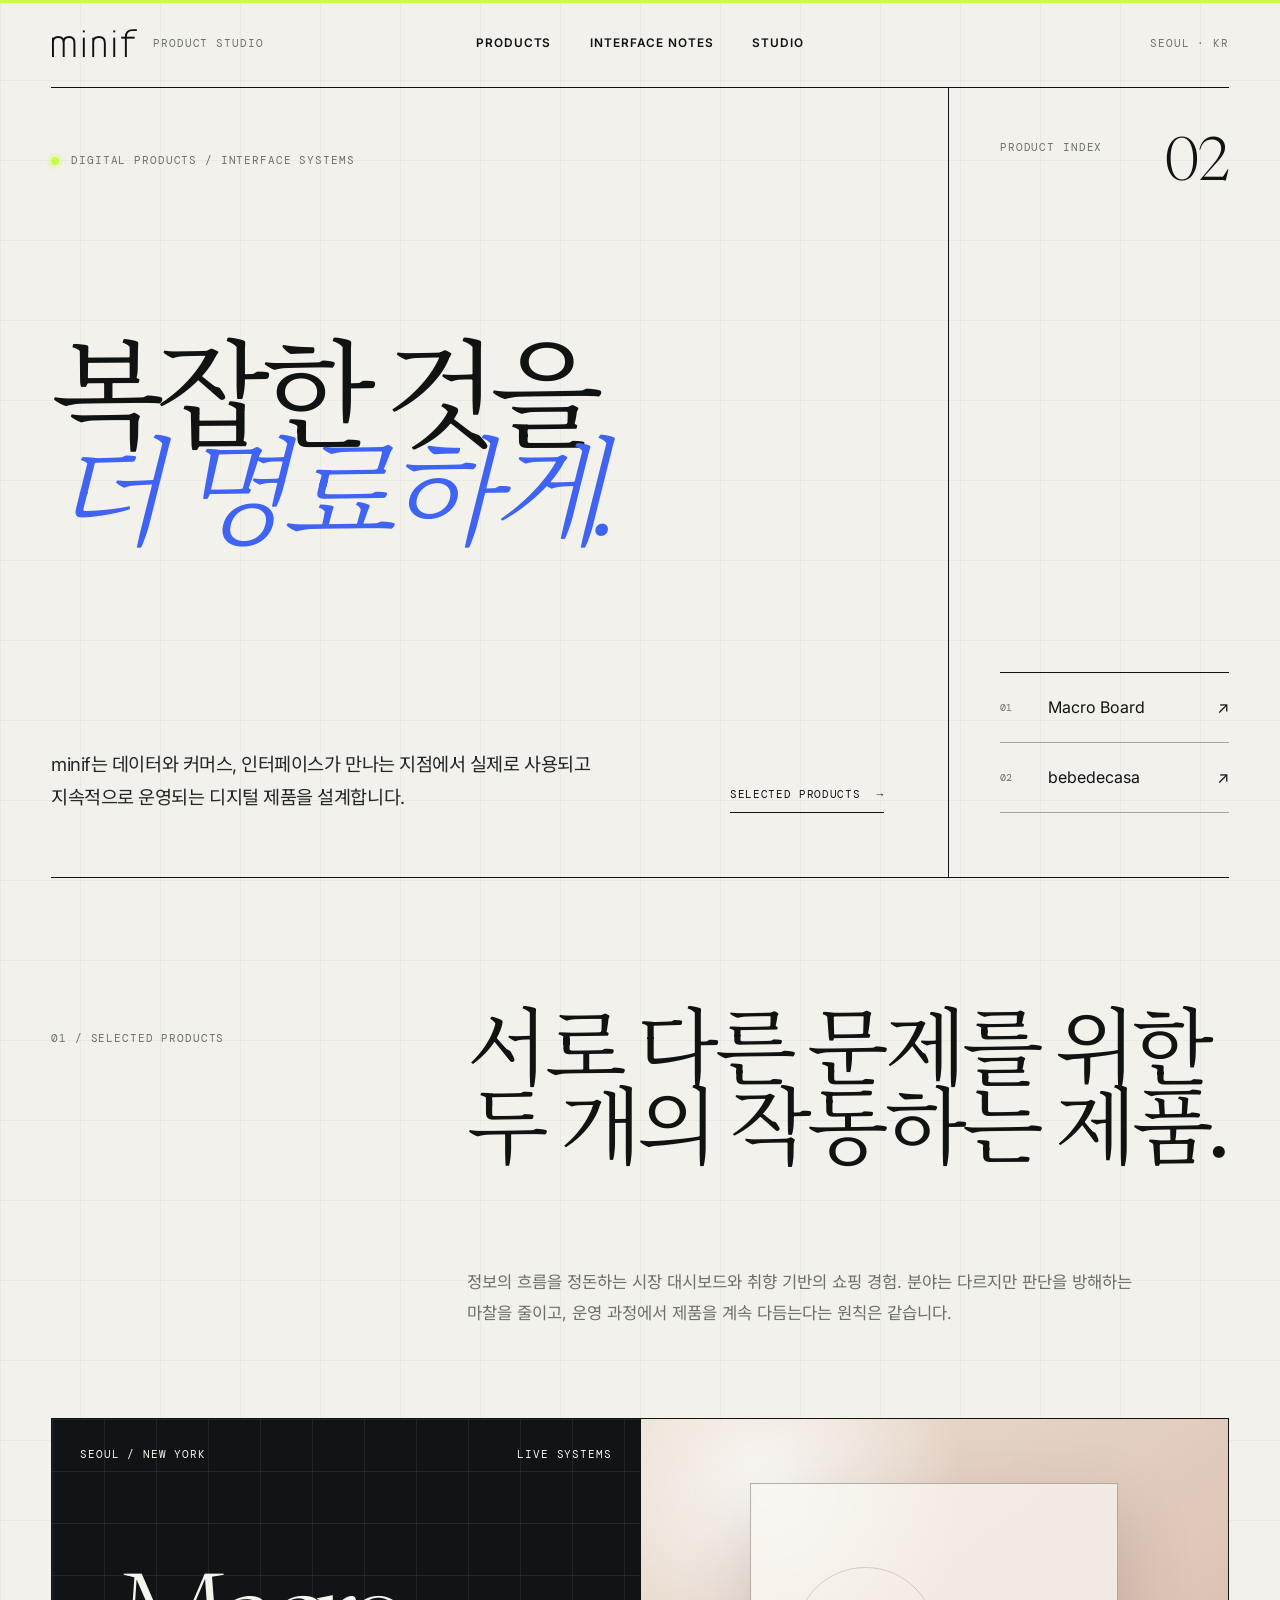
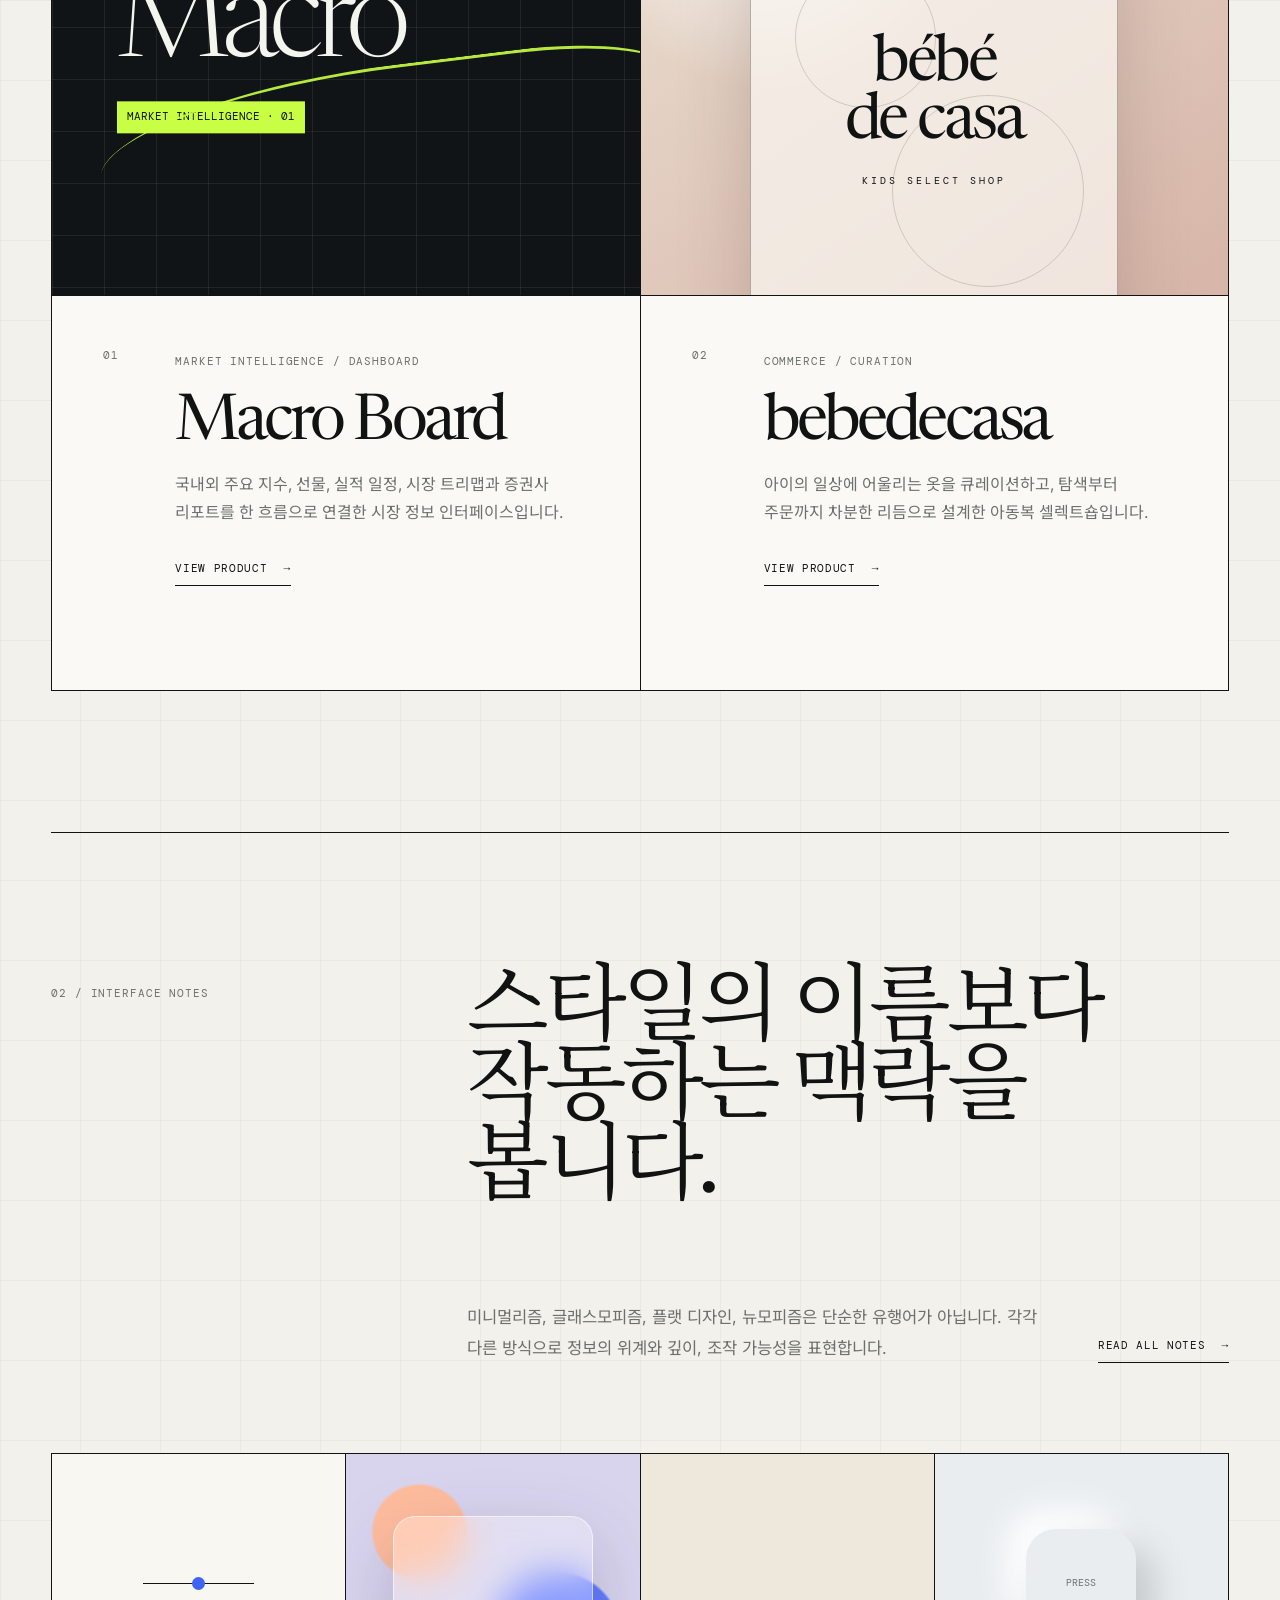
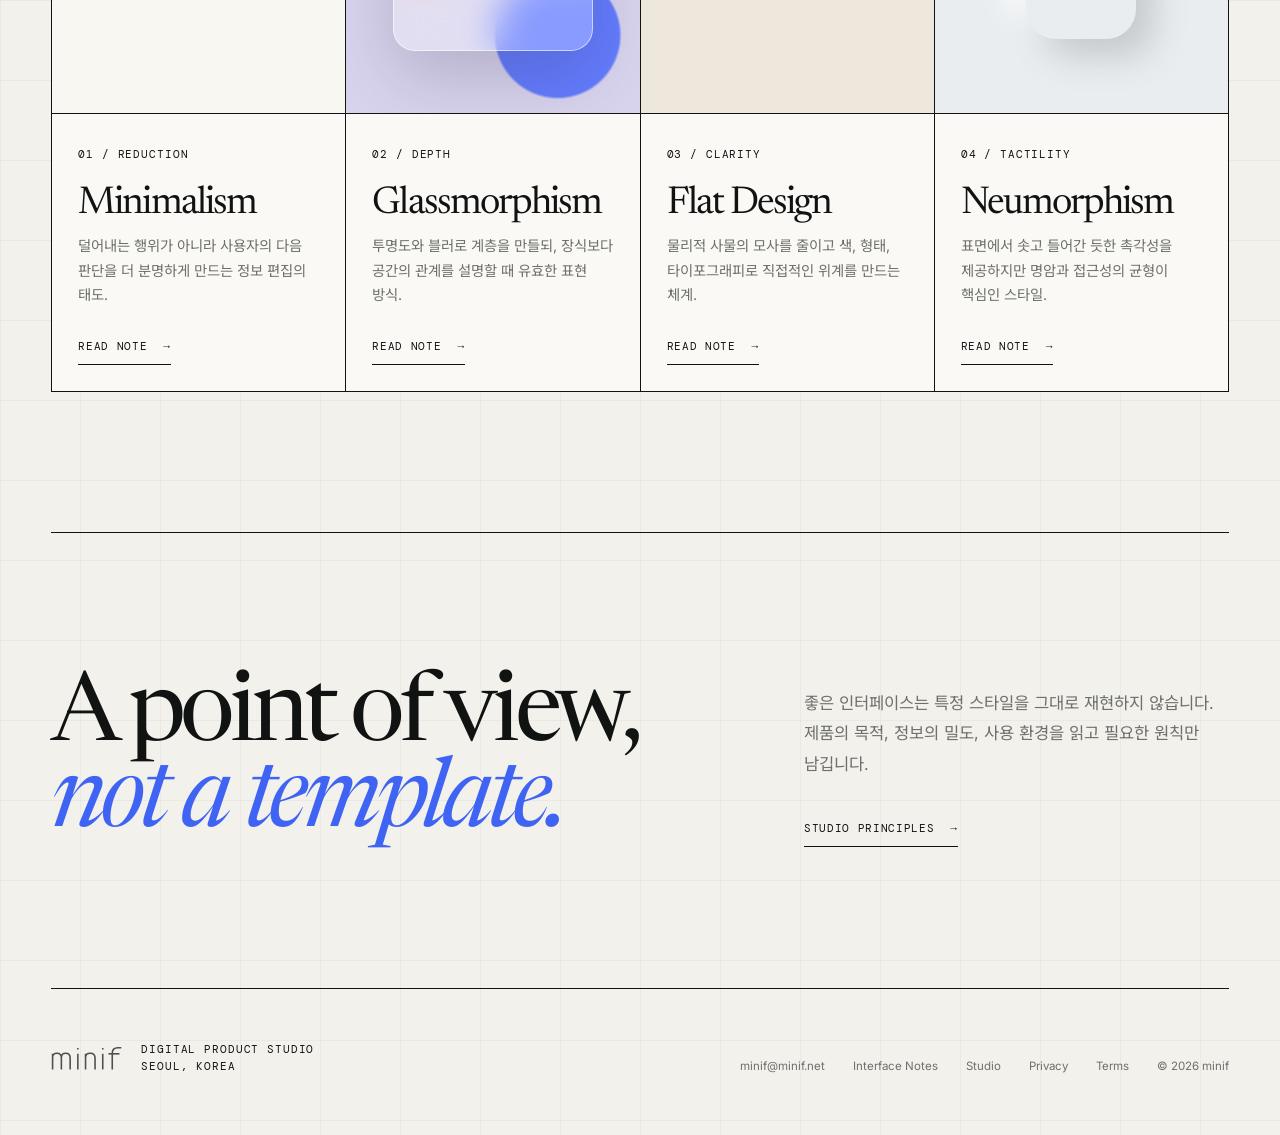
==== commit 8a062ce4: "feat: position minif as a product studio" ====
--- a/index.html
+++ b/index.html
@@ -3,119 +3,188 @@
   <head>
     <meta charset="utf-8">
     <meta name="viewport" content="width=device-width, initial-scale=1">
-    <meta name="description" content="minif는 필요한 웹 서비스를 직접 만들고 실제로 운영하며 꾸준히 개선하는 개인 프로젝트입니다.">
+    <meta name="description" content="minif는 데이터, 커머스, 인터페이스를 설계하고 운영하는 서울 기반 디지털 프로덕트 스튜디오입니다.">
     <meta name="google-adsense-account" content="ca-pub-9353405093450953">
-    <title>minif — Independent Product Lab</title>
+    <meta property="og:title" content="minif — Digital Product Studio">
+    <meta property="og:description" content="복잡한 것을 더 명료하게. 데이터 제품과 커머스 경험을 설계하고 운영합니다.">
+    <meta property="og:type" content="website">
+    <meta property="og:url" content="https://minif.net/">
+    <link rel="canonical" href="https://minif.net/">
+    <title>minif — Digital Product Studio</title>
     <link rel="icon" href="./assets/minif-favicon.svg" type="image/svg+xml">
     <script async src="https://pagead2.googlesyndication.com/pagead/js/adsbygoogle.js?client=ca-pub-9353405093450953" crossorigin="anonymous"></script>
     <link rel="preconnect" href="https://fonts.googleapis.com">
     <link rel="preconnect" href="https://fonts.gstatic.com" crossorigin>
-    <link href="https://fonts.googleapis.com/css2?family=Inter:wght@300;400;500;600&amp;family=Noto+Sans+KR:wght@300;400;500;600&amp;display=swap" rel="stylesheet">
-    <link rel="stylesheet" href="./styles.css">
+    <link href="https://fonts.googleapis.com/css2?family=DM+Mono:wght@300;400;500&amp;family=Inter:wght@400;500;600&amp;family=Newsreader:ital,opsz,wght@0,6..72,300;0,6..72,400;1,6..72,300&amp;family=Noto+Sans+KR:wght@400;500;600&amp;family=Noto+Serif+KR:wght@300;400&amp;display=swap" rel="stylesheet">
+    <link rel="stylesheet" href="./studio.css">
   </head>
   <body>
-    <div class="site-shell">
-      <header class="site-header">
-        <a class="brand" href="./index.html" aria-label="minif 홈">
-          <img class="brand-mark" src="./assets/minif-wordmark.svg" alt="minif">
-          <span class="brand-domain">minif.net</span>
-        </a>
+    <header class="site-header">
+      <a class="brand" href="./index.html" aria-label="minif 홈">
+        <img class="brand-mark" src="./assets/minif-wordmark.svg" alt="minif">
+        <span class="brand-edition">Product studio</span>
+      </a>
+      <nav class="nav" aria-label="주요 메뉴">
+        <a href="#products">Products</a>
+        <a href="./design.html">Interface Notes</a>
+        <a href="./about.html">Studio</a>
+      </nav>
+      <span class="header-location">Seoul · KR</span>
+    </header>
 
-        <nav class="nav" aria-label="주요 메뉴">
-          <a href="#products">Products</a>
-          <a href="./about.html">About</a>
-          <a href="https://portfolio-hub-a8g.pages.dev" target="_blank" rel="noopener">Portfolio ↗</a>
-        </nav>
-      </header>
+    <main class="shell">
+      <section class="hero" aria-labelledby="hero-title">
+        <div class="hero-main">
+          <p class="eyebrow">Digital products / Interface systems</p>
+          <h1 id="hero-title">복잡한 것을<br><em>더 명료하게.</em></h1>
+          <div class="hero-bottom">
+            <p class="hero-copy">minif는 데이터와 커머스, 인터페이스가 만나는 지점에서 실제로 사용되고 지속적으로 운영되는 디지털 제품을 설계합니다.</p>
+            <a class="arrow-link" href="#products">Selected products <span aria-hidden="true">→</span></a>
+          </div>
+        </div>
 
-      <main>
-        <section class="hero" aria-labelledby="hero-title">
-          <div class="hero-meta" aria-hidden="true">
-            <span>Independent product lab</span>
-            <span>Seoul, KR · 2026</span>
+        <aside class="hero-index" aria-label="운영 중인 제품">
+          <div class="hero-index-top">
+            <span class="section-label">Product index</span>
+            <strong class="hero-index-count">02</strong>
           </div>
+          <div class="hero-index-list">
+            <a href="./product-macro-board.html">
+              <small>01</small>
+              <span>Macro Board</span>
+              <span aria-hidden="true">↗</span>
+            </a>
+            <a href="./product-bebedecasa.html">
+              <small>02</small>
+              <span>bebedecasa</span>
+              <span aria-hidden="true">↗</span>
+            </a>
+          </div>
+        </aside>
+      </section>
 
-          <h1 class="hero-title" id="hero-title">
-            직접 만들고,<br>
-            <span>실제로 운영합니다.</span>
-          </h1>
+      <section class="section" id="products" aria-labelledby="products-title">
+        <div class="section-intro">
+          <p class="section-label">01 / Selected products</p>
+          <h2 id="products-title">서로 다른 문제를 위한<br>두 개의 작동하는 제품.</h2>
+          <div class="section-intro-copy">
+            <p>정보의 흐름을 정돈하는 시장 대시보드와 취향 기반의 쇼핑 경험. 분야는 다르지만 판단을 방해하는 마찰을 줄이고, 운영 과정에서 제품을 계속 다듬는다는 원칙은 같습니다.</p>
+          </div>
+        </div>
 
-          <div class="hero-foot">
-            <p class="hero-description">
-              minif는 필요한 웹 서비스를 직접 만들고 운영하며, 사용하면서 발견한 문제를 꾸준히 개선하는 개인 프로젝트입니다.
-            </p>
-            <a class="text-link" href="#products">Live products <span aria-hidden="true">↓</span></a>
+        <div class="product-grid">
+          <article class="product-card">
+            <div class="product-visual market-visual" aria-hidden="true">
+              <div class="market-grid"></div>
+              <div class="market-ticker"><span>Seoul / New York</span><span>Live systems</span></div>
+              <div class="market-value"><strong>Macro</strong><span>MARKET INTELLIGENCE · 01</span></div>
+              <div class="market-line"></div>
+            </div>
+            <div class="product-card-content">
+              <span class="product-index">01</span>
+              <div>
+                <span class="product-type">Market intelligence / Dashboard</span>
+                <h3>Macro Board</h3>
+                <p>국내외 주요 지수, 선물, 실적 일정, 시장 트리맵과 증권사 리포트를 한 흐름으로 연결한 시장 정보 인터페이스입니다.</p>
+                <a class="arrow-link" href="./product-macro-board.html">View product <span aria-hidden="true">→</span></a>
+              </div>
+            </div>
+          </article>
+
+          <article class="product-card">
+            <div class="product-visual shop-visual" aria-hidden="true">
+              <div class="shop-frame">
+                <div class="shop-wordmark">
+                  <strong>bébé<br>de casa</strong>
+                  <span>Kids select shop</span>
+                </div>
+              </div>
+            </div>
+            <div class="product-card-content">
+              <span class="product-index">02</span>
+              <div>
+                <span class="product-type">Commerce / Curation</span>
+                <h3>bebedecasa</h3>
+                <p>아이의 일상에 어울리는 옷을 큐레이션하고, 탐색부터 주문까지 차분한 리듬으로 설계한 아동복 셀렉트숍입니다.</p>
+                <a class="arrow-link" href="./product-bebedecasa.html">View product <span aria-hidden="true">→</span></a>
+              </div>
+            </div>
+          </article>
+        </div>
+      </section>
+
+      <section class="section" aria-labelledby="notes-title">
+        <div class="section-intro">
+          <p class="section-label">02 / Interface notes</p>
+          <h2 id="notes-title">스타일의 이름보다<br>작동하는 맥락을 봅니다.</h2>
+          <div class="section-intro-copy">
+            <p>미니멀리즘, 글래스모피즘, 플랫 디자인, 뉴모피즘은 단순한 유행어가 아닙니다. 각각 다른 방식으로 정보의 위계와 깊이, 조작 가능성을 표현합니다.</p>
+            <a class="arrow-link" href="./design.html">Read all notes <span aria-hidden="true">→</span></a>
           </div>
-        </section>
+        </div>
 
-        <section class="work" id="products" aria-labelledby="work-title">
-          <div class="section-heading">
-            <p class="section-index">01</p>
-            <h2 id="work-title">Live products</h2>
-            <p>직접 만들고 운영하는 서비스</p>
-          </div>
+        <div class="notes-grid">
+          <a class="note-card" href="./design.html#minimalism">
+            <div class="note-demo demo-minimal" aria-hidden="true"></div>
+            <div class="note-content">
+              <span class="term-number">01 / Reduction</span>
+              <h3>Minimalism</h3>
+              <p>덜어내는 행위가 아니라 사용자의 다음 판단을 더 분명하게 만드는 정보 편집의 태도.</p>
+              <span class="arrow-link">Read note <span aria-hidden="true">→</span></span>
+            </div>
+          </a>
+          <a class="note-card" href="./design.html#glassmorphism">
+            <div class="note-demo demo-glass" aria-hidden="true"><span class="glass-panel"></span></div>
+            <div class="note-content">
+              <span class="term-number">02 / Depth</span>
+              <h3>Glassmorphism</h3>
+              <p>투명도와 블러로 계층을 만들되, 장식보다 공간의 관계를 설명할 때 유효한 표현 방식.</p>
+              <span class="arrow-link">Read note <span aria-hidden="true">→</span></span>
+            </div>
+          </a>
+          <a class="note-card" href="./design.html#flat-design">
+            <div class="note-demo demo-flat" aria-hidden="true"><span></span><span></span><span></span><span></span></div>
+            <div class="note-content">
+              <span class="term-number">03 / Clarity</span>
+              <h3>Flat Design</h3>
+              <p>물리적 사물의 모사를 줄이고 색, 형태, 타이포그래피로 직접적인 위계를 만드는 체계.</p>
+              <span class="arrow-link">Read note <span aria-hidden="true">→</span></span>
+            </div>
+          </a>
+          <a class="note-card" href="./design.html#neumorphism">
+            <div class="note-demo demo-neumorph" aria-hidden="true"><span class="neu-button">PRESS</span></div>
+            <div class="note-content">
+              <span class="term-number">04 / Tactility</span>
+              <h3>Neumorphism</h3>
+              <p>표면에서 솟고 들어간 듯한 촉각성을 제공하지만 명암과 접근성의 균형이 핵심인 스타일.</p>
+              <span class="arrow-link">Read note <span aria-hidden="true">→</span></span>
+            </div>
+          </a>
+        </div>
+      </section>
 
-          <div class="project-list">
-            <a class="project-row" href="https://chart.minif.net" aria-label="Macro Board 방문하기">
-              <span class="project-number">01</span>
-              <div class="project-main">
-                <h3>Macro Board</h3>
-                <p>국내외 시장 지표와 트리맵, 증권사 리포트를 한 화면에 정리한 거시경제 대시보드.</p>
-              </div>
-              <div class="project-meta">
-                <span>Market data / Dashboard</span>
-                <span class="project-status">Live ↗</span>
-              </div>
-            </a>
+      <section class="editorial-callout" aria-labelledby="point-of-view-title">
+        <h2 id="point-of-view-title">A point of view,<br><span>not a template.</span></h2>
+        <div>
+          <p>좋은 인터페이스는 특정 스타일을 그대로 재현하지 않습니다. 제품의 목적, 정보의 밀도, 사용 환경을 읽고 필요한 원칙만 남깁니다.</p>
+          <a class="arrow-link" href="./about.html">Studio principles <span aria-hidden="true">→</span></a>
+        </div>
+      </section>
+    </main>
 
-            <article class="project-row is-muted" aria-label="개발 중인 프로젝트">
-              <span class="project-number">02</span>
-              <div class="project-main">
-                <h3>In development</h3>
-                <p>다음 제품은 공개할 수 있는 단계가 되면 이곳에 소개합니다.</p>
-              </div>
-              <div class="project-meta">
-                <span>In progress</span>
-                <span class="project-status">Soon</span>
-              </div>
-            </article>
-          </div>
-        </section>
-
-        <section class="statement" aria-labelledby="statement-title">
-          <p class="section-index">02 / Operating principle</p>
-          <div>
-            <h2 id="statement-title">작게 출시하고,<br>운영하며 개선합니다.</h2>
-            <p>
-              완벽해질 때까지 기다리기보다 필요한 기능부터 시작합니다. 실제 운영에서 얻은 피드백과 데이터를 바탕으로 더 안정적이고 쓸모 있는 제품으로 다듬습니다.
-            </p>
-          </div>
-        </section>
-
-        <section class="portfolio-bridge" aria-labelledby="portfolio-title">
-          <div>
-            <p class="section-index">03 / Design portfolio</p>
-            <h2 id="portfolio-title">디자인과 제작 역량은<br>별도의 포트폴리오에.</h2>
-          </div>
-          <div>
-            <p>웹사이트 디자인 데모와 제작 가능한 서비스 유형, 작업 방식은 Portfolio Hub에서 구체적으로 확인할 수 있습니다.</p>
-            <a class="text-link" href="https://portfolio-hub-a8g.pages.dev" target="_blank" rel="noopener">View portfolio <span aria-hidden="true">↗</span></a>
-          </div>
-        </section>
-      </main>
-
-      <footer class="site-footer">
-        <div>
-          <img class="footer-mark" src="./assets/minif-wordmark.svg" alt="">
-          <span>Independent product lab</span>
-        </div>
-        <div class="footer-meta">
-          <a href="mailto:minif@minif.net">minif@minif.net</a>
-          <a href="https://portfolio-hub-a8g.pages.dev" target="_blank" rel="noopener">Portfolio ↗</a>
-          <a href="./privacy.html">Privacy</a>
-          <span>© 2026 minif</span>
-        </div>
-      </footer>
-    </div>
+    <footer class="site-footer">
+      <div class="footer-brand">
+        <img src="./assets/minif-wordmark.svg" alt="minif">
+        <span class="footer-label">Digital product studio<br>Seoul, Korea</span>
+      </div>
+      <div class="footer-links">
+        <a href="mailto:minif@minif.net">minif@minif.net</a>
+        <a href="./design.html">Interface Notes</a>
+        <a href="./about.html">Studio</a>
+        <a href="./privacy.html">Privacy</a>
+        <a href="./terms.html">Terms</a>
+        <span>© 2026 minif</span>
+      </div>
+    </footer>
   </body>
 </html>
--- a/studio.css
+++ b/studio.css
@@ -0,0 +1,1149 @@
+:root {
+  --paper: #f3f1eb;
+  --paper-strong: #faf9f5;
+  --ink: #111313;
+  --ink-soft: #242727;
+  --muted: #6d706c;
+  --line: rgba(17, 19, 19, 0.16);
+  --line-strong: rgba(17, 19, 19, 0.34);
+  --acid: #c8ff45;
+  --blue: #3f63f3;
+  --rose: #d6a899;
+  --serif: "Newsreader", "Noto Serif KR", Georgia, serif;
+  --sans: "Inter", "Noto Sans KR", system-ui, sans-serif;
+  --mono: "DM Mono", "SFMono-Regular", Consolas, monospace;
+  --max: 1360px;
+  --page: clamp(20px, 4vw, 64px);
+}
+
+* {
+  box-sizing: border-box;
+}
+
+html {
+  scroll-behavior: smooth;
+  overflow-x: clip;
+  background: var(--paper);
+  color: var(--ink);
+  font-family: var(--sans);
+  font-size: 16px;
+  line-height: 1.6;
+  word-break: keep-all;
+}
+
+body {
+  min-width: 320px;
+  margin: 0;
+  overflow-x: clip;
+  background:
+    linear-gradient(rgba(17, 19, 19, 0.035) 1px, transparent 1px),
+    linear-gradient(90deg, rgba(17, 19, 19, 0.035) 1px, transparent 1px),
+    var(--paper);
+  background-size: 80px 80px;
+}
+
+body::before {
+  position: fixed;
+  z-index: 20;
+  top: 0;
+  right: 0;
+  left: 0;
+  height: 3px;
+  background: var(--acid);
+  content: "";
+}
+
+a {
+  color: inherit;
+  text-decoration: none;
+}
+
+img,
+svg {
+  display: block;
+  max-width: 100%;
+}
+
+button,
+input {
+  font: inherit;
+}
+
+::selection {
+  background: var(--acid);
+  color: var(--ink);
+}
+
+.site-header,
+.site-footer,
+.shell {
+  width: min(calc(100% - (var(--page) * 2)), var(--max));
+  margin: 0 auto;
+}
+
+.site-header {
+  display: grid;
+  grid-template-columns: 1fr auto 1fr;
+  align-items: center;
+  min-height: 88px;
+  border-bottom: 1px solid var(--ink);
+}
+
+.brand {
+  display: inline-flex;
+  align-items: center;
+  gap: 14px;
+  justify-self: start;
+}
+
+.brand-mark {
+  width: 88px;
+  height: auto;
+}
+
+.brand-edition,
+.header-location,
+.eyebrow,
+.section-label,
+.product-index,
+.product-type,
+.article-meta,
+.footer-label,
+.term-number,
+.mini-label,
+.metric-label {
+  font-family: var(--mono);
+  font-size: 0.68rem;
+  letter-spacing: 0.08em;
+  text-transform: uppercase;
+}
+
+.brand-edition,
+.header-location {
+  color: var(--muted);
+}
+
+.nav {
+  display: flex;
+  align-items: center;
+  justify-content: center;
+  gap: clamp(20px, 3vw, 42px);
+  font-size: 0.74rem;
+  font-weight: 600;
+  letter-spacing: 0.08em;
+  text-transform: uppercase;
+}
+
+.nav a,
+.footer-links a {
+  position: relative;
+}
+
+.nav a::after,
+.footer-links a::after {
+  position: absolute;
+  right: 0;
+  bottom: -4px;
+  left: 0;
+  height: 1px;
+  background: currentColor;
+  content: "";
+  transform: scaleX(0);
+  transform-origin: right;
+  transition: transform 180ms ease;
+}
+
+.nav a:hover::after,
+.nav a[aria-current="page"]::after,
+.footer-links a:hover::after {
+  transform: scaleX(1);
+  transform-origin: left;
+}
+
+.header-location {
+  justify-self: end;
+}
+
+.hero {
+  display: grid;
+  grid-template-columns: minmax(0, 1.55fr) minmax(280px, 0.45fr);
+  min-height: min(790px, calc(100svh - 88px));
+  border-bottom: 1px solid var(--ink);
+}
+
+.hero-main {
+  display: flex;
+  flex-direction: column;
+  justify-content: space-between;
+  padding: clamp(36px, 5vw, 72px) clamp(24px, 5vw, 72px) clamp(40px, 5vw, 68px) 0;
+  border-right: 1px solid var(--ink);
+}
+
+.eyebrow,
+.section-label,
+.article-meta,
+.mini-label,
+.metric-label {
+  color: var(--muted);
+}
+
+.eyebrow {
+  display: flex;
+  align-items: center;
+  gap: 12px;
+  margin: 0;
+}
+
+.eyebrow::before {
+  width: 8px;
+  height: 8px;
+  border-radius: 50%;
+  background: var(--acid);
+  box-shadow: 0 0 0 4px rgba(200, 255, 69, 0.22);
+  content: "";
+}
+
+.hero h1 {
+  max-width: 1000px;
+  margin: clamp(80px, 12vh, 150px) 0;
+  font-family: var(--serif);
+  font-size: clamp(4.2rem, 9.2vw, 9.2rem);
+  font-weight: 400;
+  letter-spacing: -0.075em;
+  line-height: 0.82;
+}
+
+.hero h1 em {
+  color: var(--blue);
+  font-style: italic;
+  font-weight: 300;
+}
+
+.hero-bottom {
+  display: grid;
+  grid-template-columns: minmax(0, 560px) auto;
+  align-items: end;
+  justify-content: space-between;
+  gap: 32px;
+}
+
+.hero-copy {
+  margin: 0;
+  color: var(--ink-soft);
+  font-size: clamp(1.02rem, 1.45vw, 1.28rem);
+  font-weight: 400;
+  letter-spacing: -0.025em;
+  line-height: 1.75;
+}
+
+.arrow-link {
+  display: inline-flex;
+  align-items: center;
+  gap: 16px;
+  padding-bottom: 8px;
+  border-bottom: 1px solid currentColor;
+  font-family: var(--mono);
+  font-size: 0.7rem;
+  letter-spacing: 0.06em;
+  text-transform: uppercase;
+  white-space: nowrap;
+}
+
+.arrow-link span {
+  transition: transform 180ms ease;
+}
+
+.arrow-link:hover span {
+  transform: translateX(5px);
+}
+
+.hero-index {
+  display: flex;
+  flex-direction: column;
+  justify-content: space-between;
+  padding: clamp(34px, 4vw, 58px) 0 clamp(40px, 5vw, 68px) clamp(24px, 4vw, 52px);
+}
+
+.hero-index-top {
+  display: flex;
+  justify-content: space-between;
+  gap: 16px;
+}
+
+.hero-index-count {
+  font-family: var(--serif);
+  font-size: 3.8rem;
+  font-weight: 300;
+  letter-spacing: -0.06em;
+  line-height: 0.9;
+}
+
+.hero-index-list {
+  border-top: 1px solid var(--ink);
+}
+
+.hero-index-list a {
+  display: grid;
+  grid-template-columns: 36px 1fr auto;
+  align-items: center;
+  gap: 12px;
+  min-height: 70px;
+  border-bottom: 1px solid var(--line-strong);
+  transition: padding 180ms ease, background 180ms ease;
+}
+
+.hero-index-list a:hover {
+  padding: 0 10px;
+  background: var(--acid);
+}
+
+.hero-index-list small {
+  color: var(--muted);
+  font-family: var(--mono);
+  font-size: 0.62rem;
+}
+
+.section {
+  padding: clamp(88px, 11vw, 160px) 0;
+  border-bottom: 1px solid var(--ink);
+}
+
+.section-intro {
+  display: grid;
+  grid-template-columns: minmax(180px, 0.3fr) minmax(0, 0.7fr);
+  gap: clamp(32px, 7vw, 110px);
+  margin-bottom: clamp(48px, 7vw, 92px);
+}
+
+.section-intro h2,
+.editorial-callout h2,
+.page-title,
+.article-title {
+  margin: 0;
+  font-family: var(--serif);
+  font-weight: 400;
+  letter-spacing: -0.055em;
+}
+
+.section-intro h2 {
+  max-width: 920px;
+  font-size: clamp(3rem, 6.6vw, 6.9rem);
+  line-height: 0.94;
+}
+
+.section-intro-copy {
+  grid-column: 2;
+  display: grid;
+  grid-template-columns: minmax(0, 1fr) auto;
+  gap: 32px;
+  align-items: end;
+}
+
+.section-intro-copy p {
+  max-width: 690px;
+  margin: 0;
+  color: var(--muted);
+  font-size: 1.04rem;
+  line-height: 1.85;
+}
+
+.product-grid {
+  display: grid;
+  grid-template-columns: repeat(2, minmax(0, 1fr));
+  border-top: 1px solid var(--ink);
+  border-left: 1px solid var(--ink);
+}
+
+.product-card {
+  display: grid;
+  grid-template-rows: minmax(320px, 0.9fr) auto;
+  min-height: 680px;
+  border-right: 1px solid var(--ink);
+  border-bottom: 1px solid var(--ink);
+  background: var(--paper-strong);
+}
+
+.product-visual {
+  position: relative;
+  min-height: 360px;
+  overflow: hidden;
+}
+
+.product-card-content {
+  display: grid;
+  grid-template-columns: 48px 1fr;
+  gap: 24px;
+  padding: clamp(28px, 4vw, 52px);
+  border-top: 1px solid var(--ink);
+}
+
+.product-card h3 {
+  margin: 0 0 16px;
+  font-family: var(--serif);
+  font-size: clamp(2.6rem, 5vw, 5.1rem);
+  font-weight: 400;
+  letter-spacing: -0.06em;
+  line-height: 0.92;
+}
+
+.product-card-content p {
+  max-width: 560px;
+  margin: 0 0 28px;
+  color: var(--muted);
+  line-height: 1.75;
+}
+
+.product-index,
+.product-type {
+  color: var(--muted);
+}
+
+.product-type {
+  display: inline-flex;
+  margin-bottom: 24px;
+}
+
+.market-visual {
+  padding: 28px;
+  background: #101416;
+  color: #f2f6ef;
+}
+
+.market-grid {
+  position: absolute;
+  inset: 0;
+  background-image:
+    linear-gradient(rgba(255, 255, 255, 0.07) 1px, transparent 1px),
+    linear-gradient(90deg, rgba(255, 255, 255, 0.07) 1px, transparent 1px);
+  background-size: 52px 52px;
+}
+
+.market-ticker {
+  position: relative;
+  z-index: 1;
+  display: flex;
+  justify-content: space-between;
+  font-family: var(--mono);
+  font-size: 0.66rem;
+  letter-spacing: 0.08em;
+  text-transform: uppercase;
+}
+
+.market-value {
+  position: absolute;
+  z-index: 1;
+  top: 50%;
+  left: 50%;
+  width: 78%;
+  transform: translate(-50%, -50%);
+}
+
+.market-value strong {
+  display: block;
+  font-family: var(--serif);
+  font-size: clamp(4rem, 9vw, 8.7rem);
+  font-weight: 300;
+  letter-spacing: -0.07em;
+  line-height: 0.85;
+}
+
+.market-value span {
+  display: inline-flex;
+  margin-top: 22px;
+  padding: 7px 10px;
+  background: var(--acid);
+  color: var(--ink);
+  font-family: var(--mono);
+  font-size: 0.68rem;
+}
+
+.market-line {
+  position: absolute;
+  z-index: 1;
+  right: -4%;
+  bottom: 18%;
+  left: 8%;
+  height: 30%;
+  border-top: 3px solid var(--acid);
+  border-radius: 50% 30% 0 0;
+  opacity: 0.9;
+  transform: rotate(-7deg) skewX(-22deg);
+}
+
+.shop-visual {
+  display: grid;
+  place-items: center;
+  padding: clamp(28px, 5vw, 64px);
+  background:
+    radial-gradient(circle at 22% 16%, rgba(255, 255, 255, 0.85), transparent 32%),
+    linear-gradient(145deg, #eadfd1, #d7b5a8);
+}
+
+.shop-frame {
+  position: relative;
+  width: min(80%, 430px);
+  aspect-ratio: 4 / 5;
+  padding: 30px;
+  border: 1px solid rgba(56, 44, 36, 0.35);
+  background: rgba(250, 247, 242, 0.72);
+  box-shadow: 0 30px 70px rgba(64, 42, 34, 0.2);
+  text-align: center;
+}
+
+.shop-frame::before,
+.shop-frame::after {
+  position: absolute;
+  border: 1px solid rgba(56, 44, 36, 0.18);
+  border-radius: 50%;
+  content: "";
+}
+
+.shop-frame::before {
+  top: 18%;
+  left: 12%;
+  width: 38%;
+  aspect-ratio: 1;
+}
+
+.shop-frame::after {
+  right: 9%;
+  bottom: 12%;
+  width: 52%;
+  aspect-ratio: 1;
+}
+
+.shop-wordmark {
+  position: relative;
+  z-index: 1;
+  display: flex;
+  height: 100%;
+  flex-direction: column;
+  align-items: center;
+  justify-content: center;
+}
+
+.shop-wordmark strong {
+  font-family: var(--serif);
+  font-size: clamp(2.5rem, 5vw, 4.8rem);
+  font-weight: 400;
+  letter-spacing: -0.055em;
+  line-height: 0.9;
+}
+
+.shop-wordmark span {
+  margin-top: 20px;
+  font-family: var(--mono);
+  font-size: 0.62rem;
+  letter-spacing: 0.3em;
+  text-transform: uppercase;
+}
+
+.notes-grid {
+  display: grid;
+  grid-template-columns: repeat(4, minmax(0, 1fr));
+  border-top: 1px solid var(--ink);
+  border-left: 1px solid var(--ink);
+}
+
+.note-card {
+  min-width: 0;
+  border-right: 1px solid var(--ink);
+  border-bottom: 1px solid var(--ink);
+  background: var(--paper-strong);
+}
+
+.note-demo {
+  display: grid;
+  min-height: 260px;
+  place-items: center;
+  overflow: hidden;
+  border-bottom: 1px solid var(--ink);
+}
+
+.note-content {
+  padding: 26px;
+}
+
+.note-content h3 {
+  margin: 20px 0 12px;
+  font-family: var(--serif);
+  font-size: clamp(2rem, 3vw, 3.2rem);
+  font-weight: 400;
+  letter-spacing: -0.05em;
+  line-height: 0.95;
+}
+
+.note-content p {
+  margin: 0 0 24px;
+  color: var(--muted);
+  font-size: 0.9rem;
+  line-height: 1.7;
+}
+
+.demo-minimal {
+  position: relative;
+  background: #f8f7f2;
+}
+
+.demo-minimal::before {
+  width: 38%;
+  height: 1px;
+  background: var(--ink);
+  content: "";
+}
+
+.demo-minimal::after {
+  position: absolute;
+  width: 13px;
+  height: 13px;
+  border-radius: 50%;
+  background: var(--blue);
+  content: "";
+}
+
+.demo-glass {
+  position: relative;
+  background:
+    radial-gradient(circle at 25% 30%, #ffbd9e 0 16%, transparent 17%),
+    radial-gradient(circle at 72% 70%, #647cff 0 22%, transparent 23%),
+    #d9d4ee;
+}
+
+.glass-panel {
+  width: 68%;
+  height: 52%;
+  border: 1px solid rgba(255, 255, 255, 0.58);
+  border-radius: 22px;
+  background: rgba(255, 255, 255, 0.24);
+  box-shadow: 0 25px 70px rgba(43, 42, 68, 0.22);
+  backdrop-filter: blur(18px);
+}
+
+.demo-flat {
+  grid-template-columns: repeat(2, 72px);
+  gap: 8px;
+  background: #eee8dc;
+}
+
+.demo-flat span {
+  aspect-ratio: 1;
+  background: var(--blue);
+}
+
+.demo-flat span:nth-child(2) {
+  border-radius: 50%;
+  background: #ff684d;
+}
+
+.demo-flat span:nth-child(3) {
+  background: var(--acid);
+}
+
+.demo-flat span:nth-child(4) {
+  border-radius: 50% 0 50% 0;
+  background: #111313;
+}
+
+.demo-neumorph {
+  background: #e9edf0;
+}
+
+.neu-button {
+  display: grid;
+  width: 110px;
+  aspect-ratio: 1;
+  place-items: center;
+  border-radius: 30px;
+  background: #e9edf0;
+  box-shadow: 18px 18px 35px #c6c9cc, -18px -18px 35px #ffffff;
+  color: #6d7378;
+  font-family: var(--mono);
+  font-size: 0.65rem;
+}
+
+.editorial-callout {
+  display: grid;
+  grid-template-columns: minmax(0, 1.2fr) minmax(280px, 0.8fr);
+  gap: clamp(48px, 9vw, 140px);
+  align-items: end;
+  padding: clamp(88px, 11vw, 160px) 0;
+  border-bottom: 1px solid var(--ink);
+}
+
+.editorial-callout h2 {
+  font-size: clamp(3.6rem, 7.5vw, 8rem);
+  line-height: 0.9;
+}
+
+.editorial-callout h2 span {
+  color: var(--blue);
+  font-style: italic;
+}
+
+.editorial-callout div:last-child p {
+  margin: 0 0 34px;
+  color: var(--muted);
+  font-size: 1.04rem;
+  line-height: 1.85;
+}
+
+.site-footer {
+  display: grid;
+  grid-template-columns: 1fr auto;
+  gap: 40px;
+  align-items: end;
+  padding: 52px 0 60px;
+}
+
+.footer-brand {
+  display: flex;
+  align-items: center;
+  gap: 18px;
+}
+
+.footer-brand img {
+  width: 72px;
+  opacity: 0.72;
+}
+
+.footer-links {
+  display: flex;
+  flex-wrap: wrap;
+  justify-content: flex-end;
+  gap: 14px 28px;
+  color: var(--muted);
+  font-size: 0.72rem;
+}
+
+/* Interior pages */
+.page-hero {
+  display: grid;
+  grid-template-columns: minmax(180px, 0.3fr) minmax(0, 0.7fr);
+  gap: clamp(32px, 7vw, 110px);
+  padding: clamp(90px, 12vw, 170px) 0 clamp(72px, 10vw, 140px);
+  border-bottom: 1px solid var(--ink);
+}
+
+.page-title {
+  max-width: 1000px;
+  font-size: clamp(4.1rem, 9vw, 9.5rem);
+  line-height: 0.84;
+}
+
+.page-title em {
+  color: var(--blue);
+  font-style: italic;
+  font-weight: 300;
+}
+
+.page-summary {
+  grid-column: 2;
+  display: grid;
+  grid-template-columns: minmax(0, 680px) auto;
+  gap: 36px;
+  align-items: end;
+  margin-top: 32px;
+}
+
+.page-summary p {
+  margin: 0;
+  color: var(--muted);
+  font-size: clamp(1.02rem, 1.5vw, 1.28rem);
+  line-height: 1.85;
+}
+
+.article-layout {
+  display: grid;
+  grid-template-columns: minmax(190px, 0.27fr) minmax(0, 0.73fr);
+  gap: clamp(36px, 8vw, 120px);
+  padding: clamp(80px, 10vw, 148px) 0;
+  border-bottom: 1px solid var(--ink);
+}
+
+.article-aside {
+  align-self: start;
+  position: sticky;
+  top: 34px;
+}
+
+.article-aside nav {
+  margin-top: 28px;
+  border-top: 1px solid var(--ink);
+}
+
+.article-aside nav a {
+  display: block;
+  padding: 13px 0;
+  border-bottom: 1px solid var(--line);
+  color: var(--muted);
+  font-size: 0.78rem;
+}
+
+.article-aside nav a:hover {
+  color: var(--ink);
+}
+
+.article-body {
+  min-width: 0;
+}
+
+.article-lead {
+  max-width: 850px;
+  margin: 0 0 clamp(72px, 9vw, 130px);
+  font-family: var(--serif);
+  font-size: clamp(2rem, 4vw, 4.1rem);
+  letter-spacing: -0.045em;
+  line-height: 1.12;
+}
+
+.term-section,
+.content-section {
+  scroll-margin-top: 30px;
+  padding: clamp(64px, 8vw, 110px) 0;
+  border-top: 1px solid var(--ink);
+}
+
+.term-heading {
+  display: grid;
+  grid-template-columns: 56px minmax(0, 1fr);
+  gap: 18px;
+  margin-bottom: 46px;
+}
+
+.term-heading h2,
+.content-section h2 {
+  margin: 0;
+  font-family: var(--serif);
+  font-size: clamp(3.2rem, 6vw, 6.4rem);
+  font-weight: 400;
+  letter-spacing: -0.06em;
+  line-height: 0.9;
+}
+
+.term-grid,
+.content-grid {
+  display: grid;
+  grid-template-columns: minmax(0, 1.15fr) minmax(220px, 0.85fr);
+  gap: clamp(36px, 7vw, 92px);
+}
+
+.prose p {
+  max-width: 720px;
+  margin: 0 0 24px;
+  color: #383b39;
+  font-size: 1rem;
+  line-height: 1.9;
+}
+
+.prose h3 {
+  margin: 48px 0 18px;
+  font-size: 1rem;
+  letter-spacing: -0.02em;
+}
+
+.principle-list {
+  margin: 0;
+  padding: 0;
+  border-top: 1px solid var(--ink);
+  list-style: none;
+}
+
+.principle-list li {
+  display: grid;
+  grid-template-columns: 34px 1fr;
+  gap: 14px;
+  padding: 18px 0;
+  border-bottom: 1px solid var(--line);
+  color: var(--muted);
+  font-size: 0.88rem;
+}
+
+.principle-list strong {
+  color: var(--ink);
+  font-family: var(--mono);
+  font-size: 0.65rem;
+}
+
+.perspective {
+  margin-top: 44px;
+  padding: 26px;
+  border-left: 4px solid var(--acid);
+  background: var(--ink);
+  color: #f4f4ef;
+}
+
+.perspective p {
+  margin: 8px 0 0;
+  color: rgba(244, 244, 239, 0.75);
+  font-size: 0.9rem;
+  line-height: 1.75;
+}
+
+.large-demo {
+  min-height: 380px;
+  border: 1px solid var(--ink);
+}
+
+.product-detail-hero {
+  position: relative;
+  min-height: 520px;
+  margin-top: 64px;
+  overflow: hidden;
+  border: 1px solid var(--ink);
+}
+
+.metrics {
+  display: grid;
+  grid-template-columns: repeat(3, minmax(0, 1fr));
+  margin-top: 72px;
+  border-top: 1px solid var(--ink);
+  border-left: 1px solid var(--ink);
+}
+
+.metric {
+  min-height: 180px;
+  padding: 24px;
+  border-right: 1px solid var(--ink);
+  border-bottom: 1px solid var(--ink);
+}
+
+.metric strong {
+  display: block;
+  margin-top: 42px;
+  font-family: var(--serif);
+  font-size: clamp(2.1rem, 4vw, 4rem);
+  font-weight: 400;
+  letter-spacing: -0.05em;
+  line-height: 0.95;
+}
+
+.text-list {
+  display: grid;
+  grid-template-columns: repeat(2, minmax(0, 1fr));
+  margin-top: 56px;
+  border-top: 1px solid var(--ink);
+  border-left: 1px solid var(--ink);
+}
+
+.text-list article {
+  min-height: 230px;
+  padding: 28px;
+  border-right: 1px solid var(--ink);
+  border-bottom: 1px solid var(--ink);
+}
+
+.text-list h3 {
+  margin: 26px 0 14px;
+  font-family: var(--serif);
+  font-size: 2rem;
+  font-weight: 400;
+  letter-spacing: -0.04em;
+}
+
+.text-list p {
+  margin: 0;
+  color: var(--muted);
+  font-size: 0.9rem;
+  line-height: 1.75;
+}
+
+.policy-list {
+  max-width: 900px;
+  margin: 0;
+  padding: 0;
+  border-top: 1px solid var(--ink);
+  list-style: none;
+}
+
+.policy-list li {
+  display: grid;
+  grid-template-columns: 46px 180px 1fr;
+  gap: 24px;
+  padding: 28px 0;
+  border-bottom: 1px solid var(--line);
+}
+
+.policy-list h2,
+.policy-list p {
+  margin: 0;
+}
+
+.policy-list h2 {
+  font-size: 1rem;
+}
+
+.policy-list p {
+  color: var(--muted);
+  font-size: 0.9rem;
+  line-height: 1.8;
+}
+
+.inline-link {
+  border-bottom: 1px solid currentColor;
+}
+
+@media (max-width: 1060px) {
+  .notes-grid {
+    grid-template-columns: repeat(2, minmax(0, 1fr));
+  }
+
+  .hero {
+    grid-template-columns: 1fr;
+  }
+
+  .hero-main {
+    min-height: 680px;
+    padding-right: 0;
+    border-right: 0;
+  }
+
+  .hero-index {
+    padding-left: 0;
+    border-top: 1px solid var(--ink);
+  }
+}
+
+@media (max-width: 760px) {
+  :root {
+    --page: 16px;
+  }
+
+  body {
+    background-size: 48px 48px;
+  }
+
+  .site-header {
+    grid-template-columns: auto 1fr;
+    min-height: 76px;
+  }
+
+  .brand-edition,
+  .header-location {
+    display: none;
+  }
+
+  .nav {
+    justify-content: flex-end;
+    gap: 14px;
+    font-size: 0.62rem;
+    letter-spacing: 0.045em;
+  }
+
+  .brand-mark {
+    width: 72px;
+  }
+
+  .hero-main {
+    min-height: 590px;
+  }
+
+  .hero h1 {
+    margin: 72px 0;
+    font-size: clamp(4rem, 19vw, 6.5rem);
+    line-height: 0.86;
+  }
+
+  .hero-bottom,
+  .section-intro-copy,
+  .page-summary {
+    grid-template-columns: 1fr;
+  }
+
+  .hero-bottom .arrow-link,
+  .section-intro-copy .arrow-link,
+  .page-summary .arrow-link {
+    justify-self: start;
+  }
+
+  .section-intro,
+  .page-hero,
+  .article-layout {
+    grid-template-columns: 1fr;
+    gap: 28px;
+  }
+
+  .section-intro-copy,
+  .page-summary {
+    grid-column: 1;
+  }
+
+  .section-intro h2 {
+    font-size: clamp(3.2rem, 15vw, 5rem);
+  }
+
+  .product-grid,
+  .editorial-callout,
+  .term-grid,
+  .content-grid {
+    grid-template-columns: 1fr;
+  }
+
+  .product-card {
+    min-height: 620px;
+  }
+
+  .product-card-content {
+    grid-template-columns: 36px 1fr;
+  }
+
+  .notes-grid {
+    grid-template-columns: 1fr;
+  }
+
+  .note-demo {
+    min-height: 220px;
+  }
+
+  .site-footer {
+    grid-template-columns: 1fr;
+    align-items: start;
+  }
+
+  .footer-links {
+    justify-content: flex-start;
+  }
+
+  .page-title {
+    font-size: clamp(4rem, 19vw, 7rem);
+  }
+
+  .article-aside {
+    position: static;
+  }
+
+  .article-aside nav {
+    display: grid;
+    grid-template-columns: repeat(2, minmax(0, 1fr));
+  }
+
+  .article-aside nav a:nth-child(odd) {
+    border-right: 1px solid var(--line);
+  }
+
+  .metrics,
+  .text-list {
+    grid-template-columns: 1fr;
+  }
+
+  .policy-list li {
+    grid-template-columns: 36px 1fr;
+    gap: 14px;
+  }
+
+  .policy-list li p {
+    grid-column: 2;
+  }
+}
+
+@media (prefers-reduced-motion: reduce) {
+  html {
+    scroll-behavior: auto;
+  }
+
+  *,
+  *::before,
+  *::after {
+    scroll-behavior: auto !important;
+    transition-duration: 0.01ms !important;
+  }
+}
